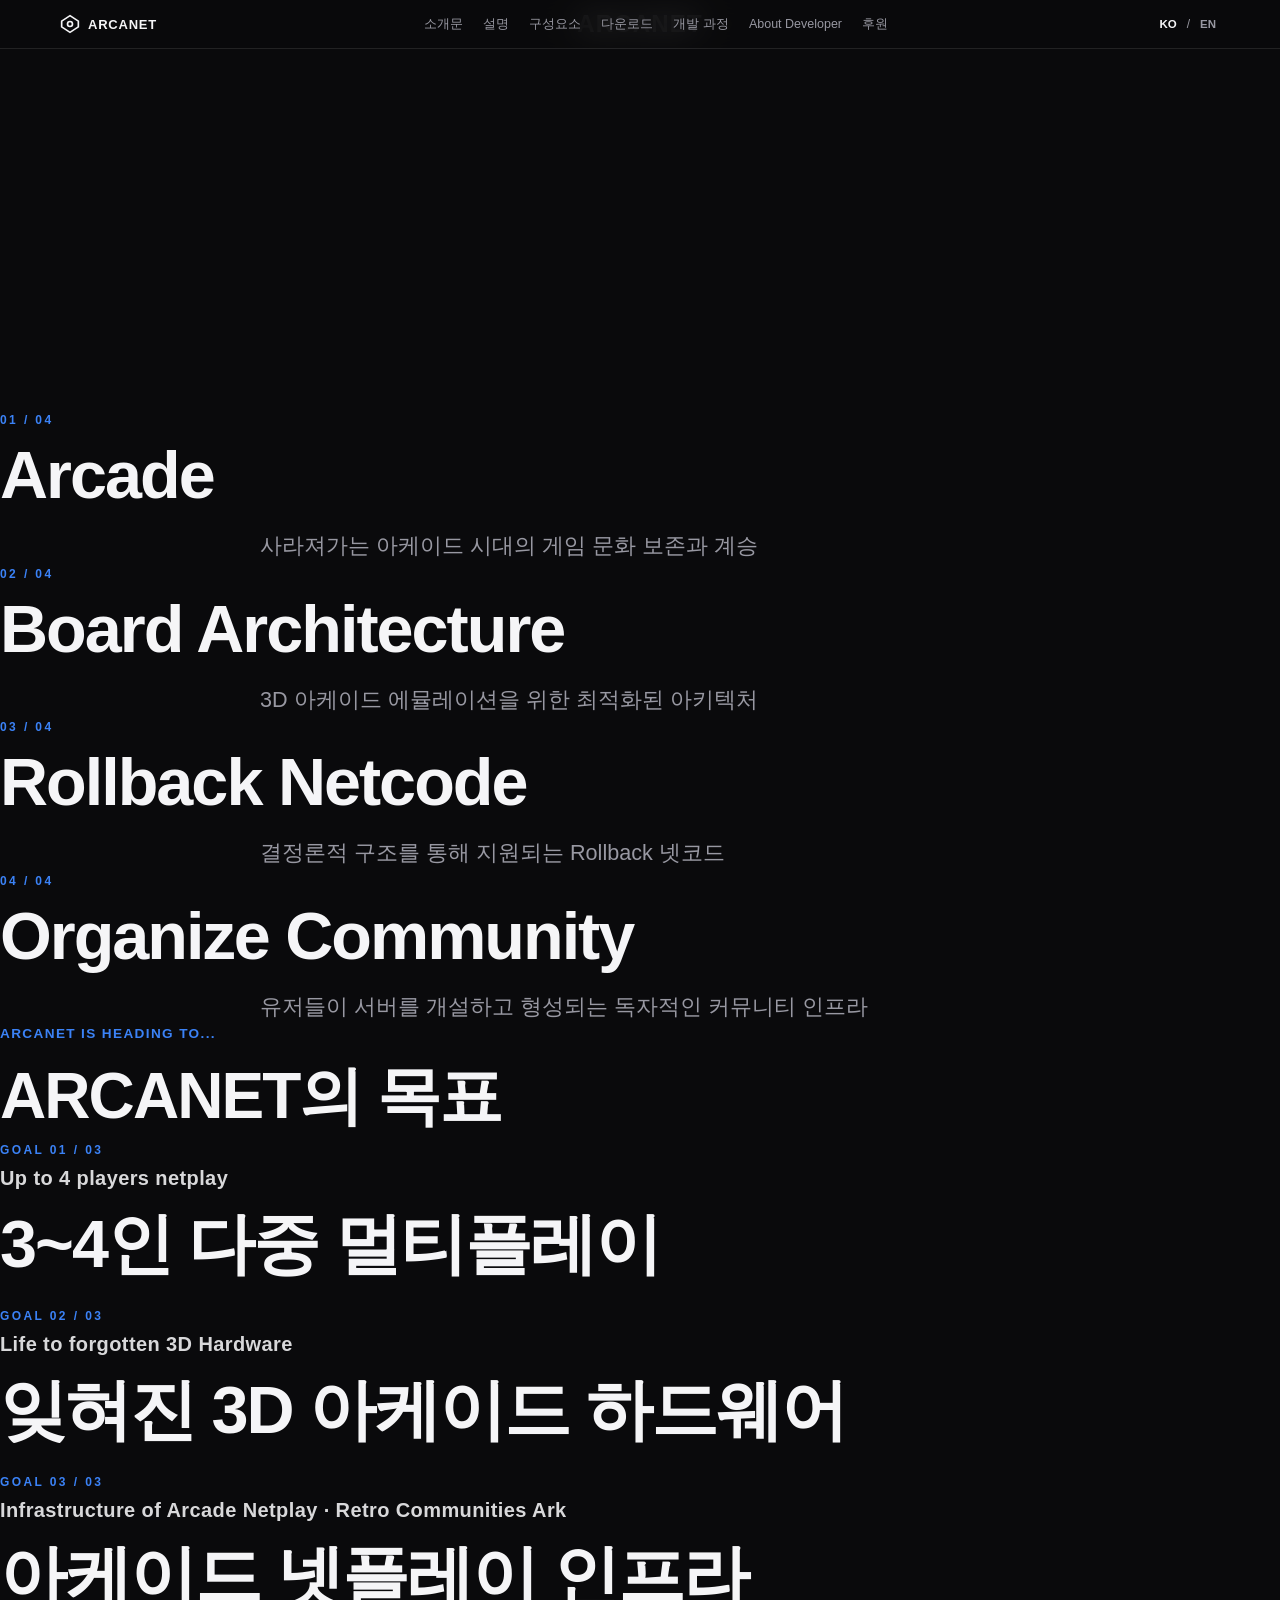
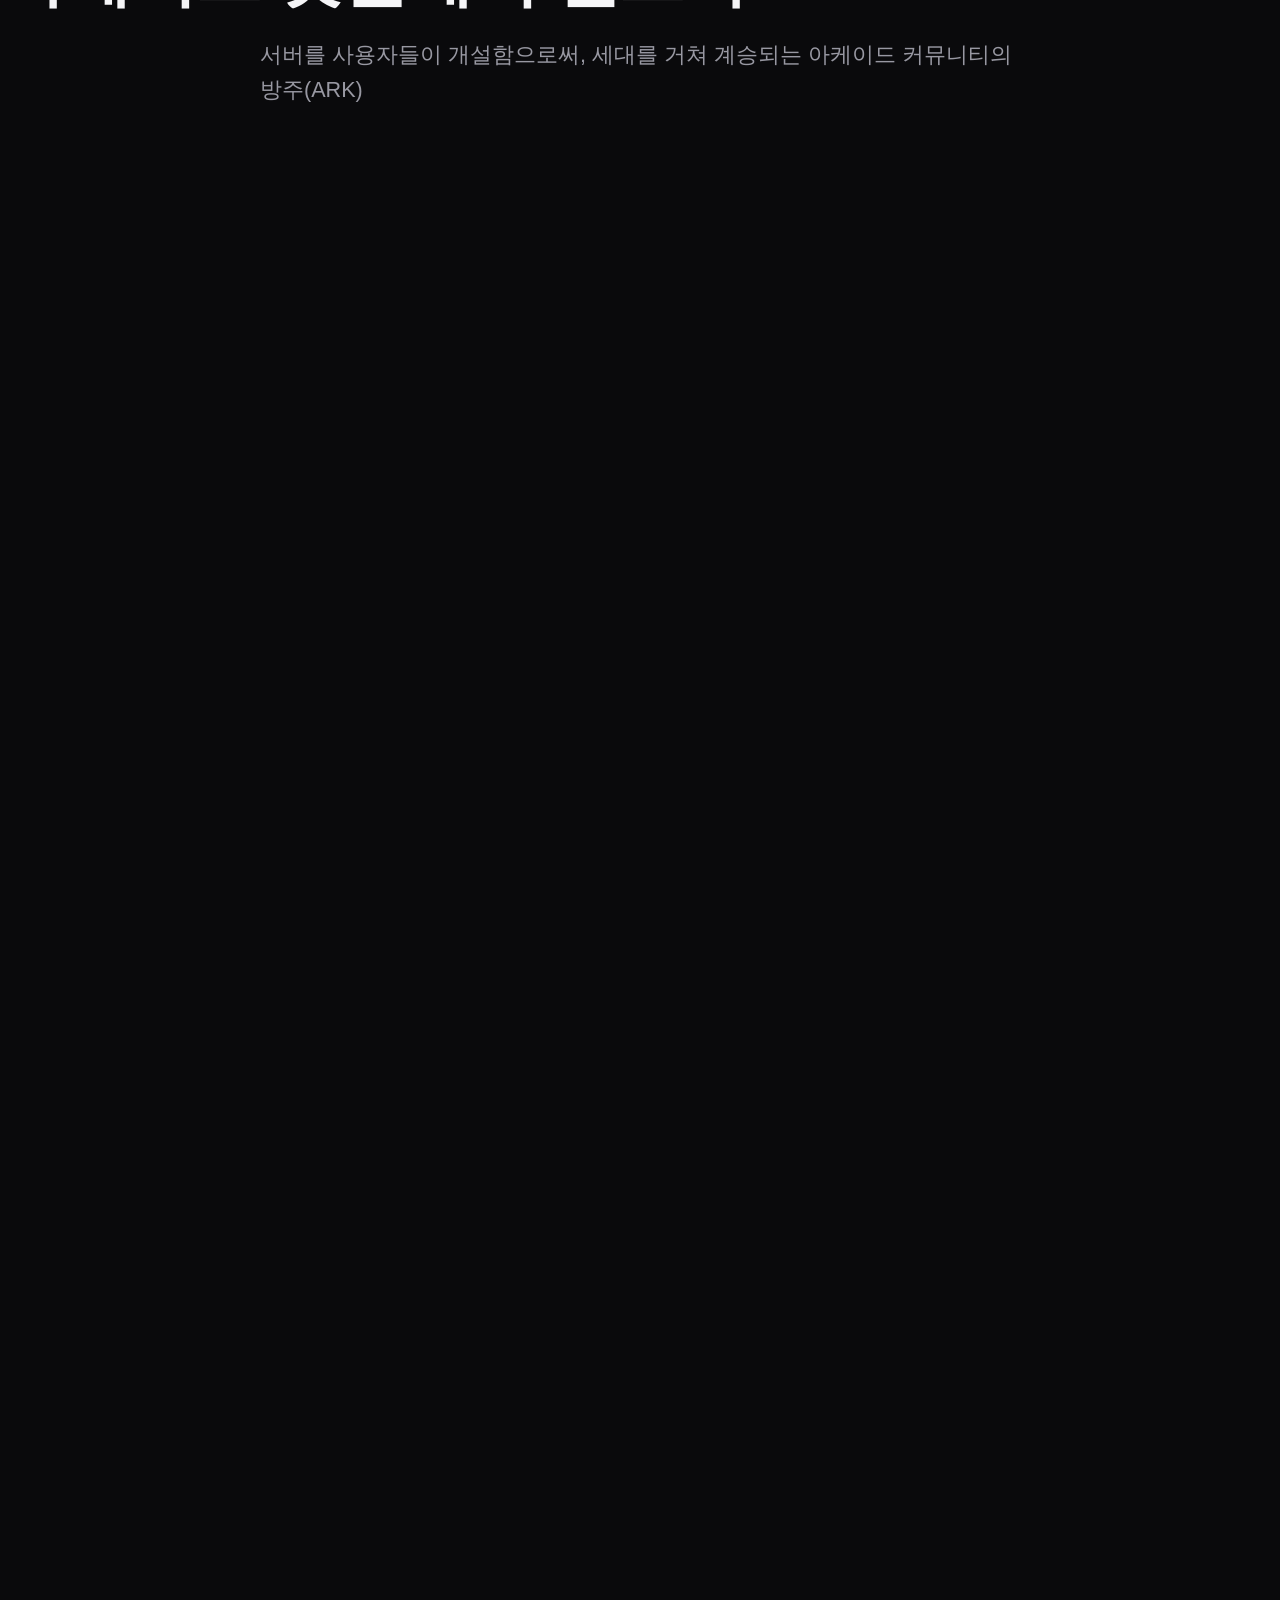
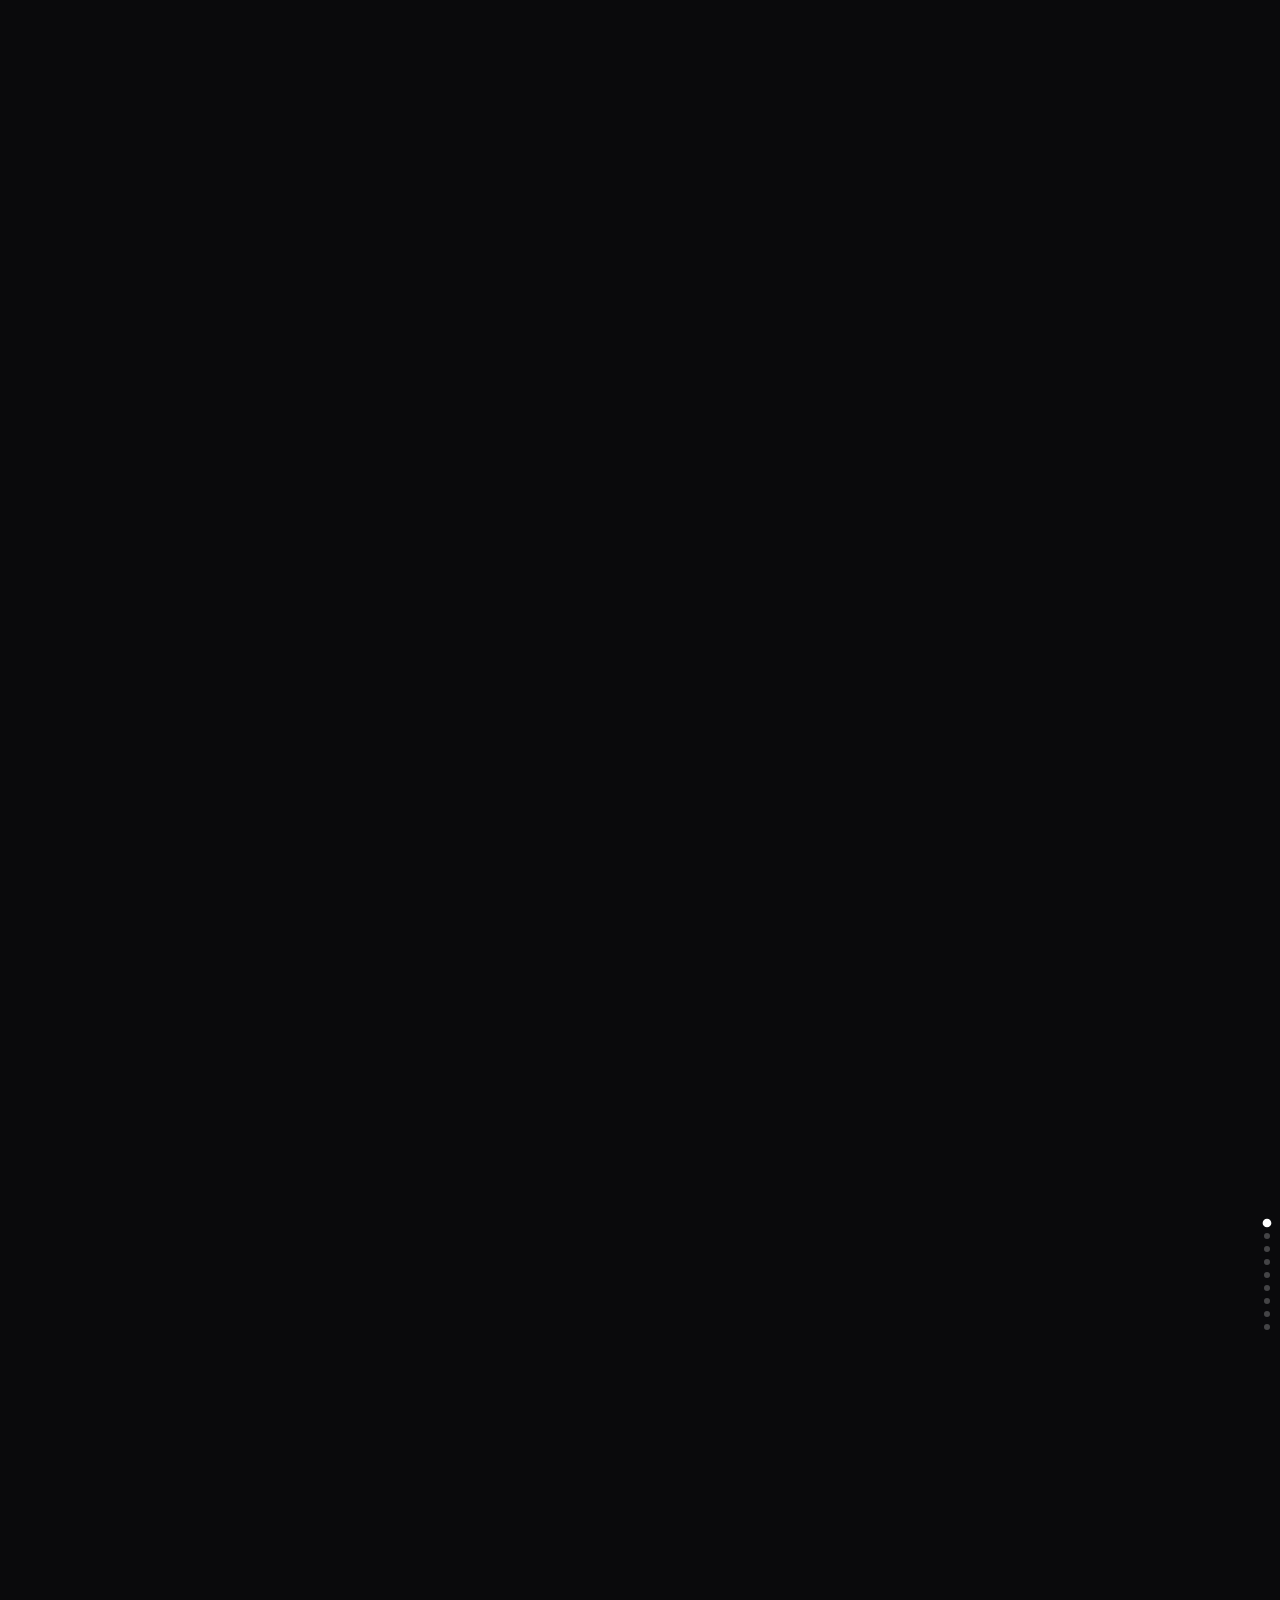
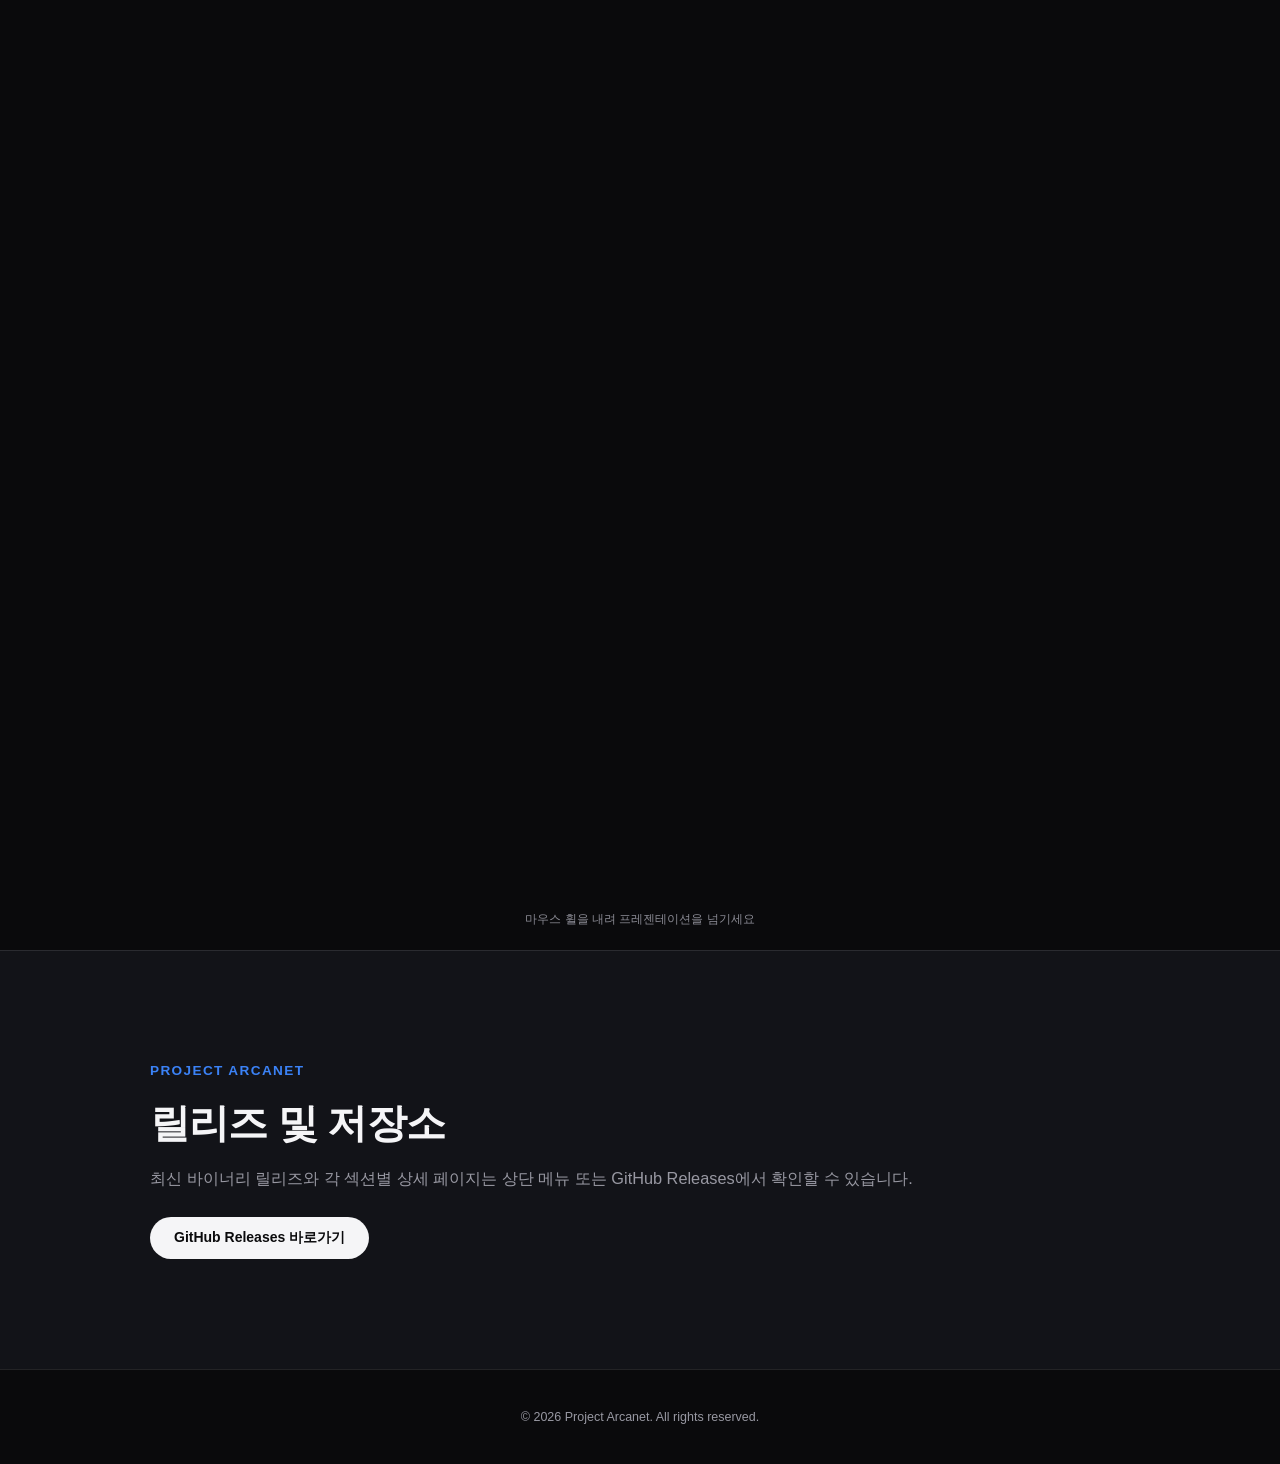
==== index.html @ 8ed2ec53 "Update index.html" ====
<!DOCTYPE html>
<html lang="ko">
<head>
  <meta charset="UTF-8" />
  <meta name="viewport" content="width=device-width, initial-scale=1.0" />
  <title>Project Arcanet</title>
  <link rel="stylesheet" href="style.css" />
</head>
<body>
  <!-- 상단 고정 내비게이션 (7개 메뉴) -->
  <header class="top-nav">
    <div class="nav-inner">
      <a href="index.html" class="brand-logo" aria-label="Project Arcanet Home">
        <svg width="20" height="20" viewBox="0 0 24 24" fill="none" stroke="currentColor" stroke-width="2">
          <polygon points="12 2 22 8.5 22 15.5 12 22 2 15.5 2 8.5 12 2"></polygon>
          <circle cx="12" cy="12" r="3"></circle>
        </svg>
        <span class="brand-name">ARCANET</span>
      </a>

      <nav class="nav-links" aria-label="Primary Navigation">
        <a href="pages/intro.html" data-i18n="nav.intro">소개문</a>
        <a href="pages/overview.html" data-i18n="nav.overview">설명</a>
        <a href="pages/components.html" data-i18n="nav.components">구성요소</a>
        <a href="pages/download.html" data-i18n="nav.download">다운로드</a>
        <a href="pages/process.html" data-i18n="nav.process">개발 과정</a>
        <a href="pages/developer.html" data-i18n="nav.developer">About Developer</a>
        <a href="pages/support.html" data-i18n="nav.support">후원</a>
      </nav>

      <div class="lang-switcher">
        <button type="button" class="lang-btn active" data-lang="ko">KO</button>
        <span class="divider">/</span>
        <button type="button" class="lang-btn" data-lang="en">EN</button>
      </div>
    </div>
  </header>

  <main id="top">
    <!-- 휠 연동형 프레젠테이션 스테이지 -->
    <section class="scroll-stage" id="hero-stage">
      <div class="sticky-viewport">
        <!-- 배경 레이어: 기본 그리드 + 반투명 게임/아케이드 이미지 슬롯 -->
        <div class="bg-media-slot" id="bg-media">
          <div class="bg-showcase-image" id="bg-showcase-image"></div>
          <div class="bg-vignette-overlay"></div>
          <div class="bg-grid-overlay"></div>
        </div>

        <!-- Step 0: ARCADE NETWORK -> ARCANET 합체 및 상승 -> A/B/R/O 및 풀네임 자동 등장 -->
        <div class="stage-layer active" data-step="0" data-bg-image="">
          <div class="intro-sequence">
            <div class="arcanet-combine" id="arcanet-combine">
              <span class="word-group left-group">
                <span class="keep">ARCA</span><span class="drop">DE</span>
              </span>
              <span class="word-gap" id="word-gap"></span>
              <span class="word-group right-group">
                <span class="keep">NET</span><span class="drop">WORK</span>
              </span>
            </div>

            <div class="abro-matrix" id="abro-matrix">
              <div class="abro-row" data-seq="0">
                <span class="initial">A</span>
                <span class="word-expand">rcade</span>
              </div>
              <div class="abro-row" data-seq="1">
                <span class="initial">B</span>
                <span class="word-expand">oard</span>
              </div>
              <div class="abro-row" data-seq="2">
                <span class="initial">R</span>
                <span class="word-expand">ust and Rollback</span>
              </div>
              <div class="abro-row" data-seq="3">
                <span class="initial">O</span>
                <span class="word-expand">ptimization</span>
              </div>
            </div>
          </div>

          <p class="scroll-hint" data-i18n="hero.hint">마우스 휠을 내려 프레젠테이션을 넘기세요</p>
        </div>

        <!-- Step 1~4: 4대 핵심 키워드 -->
        <div class="stage-layer" data-step="1" data-bg-image="">
          <span class="pillar-badge">01 / 04</span>
          <h2 class="pillar-title">Arcade</h2>
          <p class="pillar-desc" data-i18n="pillar.arcade">사라져가는 아케이드 시대의 게임 문화 보존과 계승</p>
        </div>

        <div class="stage-layer" data-step="2" data-bg-image="">
          <span class="pillar-badge">02 / 04</span>
          <h2 class="pillar-title">Board Architecture</h2>
          <p class="pillar-desc" data-i18n="pillar.board">3D 아케이드 에뮬레이션을 위한 최적화된 아키텍처</p>
        </div>

        <div class="stage-layer" data-step="3" data-bg-image="">
          <span class="pillar-badge">03 / 04</span>
          <h2 class="pillar-title">Rollback Netcode</h2>
          <p class="pillar-desc" data-i18n="pillar.rollback">결정론적 구조를 통해 지원되는 Rollback 넷코드</p>
        </div>

        <div class="stage-layer" data-step="4" data-bg-image="">
          <span class="pillar-badge">04 / 04</span>
          <h2 class="pillar-title">Organize Community</h2>
          <p class="pillar-desc" data-i18n="pillar.community">유저들이 서버를 개설하고 형성되는 독자적인 커뮤니티 인프라</p>
        </div>

        <!-- Step 5: ARCANET의 목표 인트로 -->
        <div class="stage-layer" data-step="5" data-bg-image="">
          <span class="section-eyebrow" data-i18n="goals.eyebrow">Arcanet is Heading to...</span>
          <h2 class="slide-main-title" data-i18n="goals.title">ARCANET의 목표</h2>
        </div>

        <!-- Step 6: 01 Up to 4 players netplay (반투명 배경 이미지 슬롯) -->
        <div class="stage-layer" data-step="6" data-bg-image="assets/bg-4p-netplay.jpg">
          <span class="pillar-badge">GOAL 01 / 03</span>
          <p class="slide-en-sub" data-i18n="card1.en">Up to 4 players netplay</p>
          <h2 class="pillar-title" data-i18n="card1.title">3~4인 다중 멀티플레이</h2>
        </div>

        <!-- Step 7: 02 Life to forgotten 3D Hardware (반투명 배경 이미지 슬롯) -->
        <div class="stage-layer" data-step="7" data-bg-image="assets/bg-3d-hardware.jpg">
          <span class="pillar-badge">GOAL 02 / 03</span>
          <p class="slide-en-sub" data-i18n="card2.en">Life to forgotten 3D Hardware</p>
          <h2 class="pillar-title" data-i18n="card2.title">잊혀진 3D 아케이드 하드웨어</h2>
        </div>

        <!-- Step 8: 통합된 마지막 슬라이드 (아케이드 넷플레이 인프라 + 아케이드 커뮤니티의 방주(ARK)) -->
        <div class="stage-layer" data-step="8" data-bg-image="assets/bg-community-ark.jpg">
          <span class="pillar-badge">GOAL 03 / 03</span>
          <p class="slide-en-sub" data-i18n="card3.en">Infrastructure of Arcade Netplay · Retro Communities Ark</p>
          <h2 class="pillar-title" data-i18n="card3.title">아케이드 넷플레이 인프라</h2>
          <p class="pillar-desc" data-i18n="card3.desc">
            서버를 사용자들이 개설함으로써, 세대를 거쳐 계승되는 아케이드 커뮤니티의 방주(ARK)
          </p>
        </div>

        <!-- 우측 진행도 인디케이터 -->
        <div class="stage-progress" aria-label="Presentation slides">
          <button type="button" class="dot active" data-dot="0" aria-label="Slide 1"></button>
          <button type="button" class="dot" data-dot="1" aria-label="Slide 2"></button>
          <button type="button" class="dot" data-dot="2" aria-label="Slide 3"></button>
          <button type="button" class="dot" data-dot="3" aria-label="Slide 4"></button>
          <button type="button" class="dot" data-dot="4" aria-label="Slide 5"></button>
          <button type="button" class="dot" data-dot="5" aria-label="Slide 6"></button>
          <button type="button" class="dot" data-dot="6" aria-label="Slide 7"></button>
          <button type="button" class="dot" data-dot="7" aria-label="Slide 8"></button>
          <button type="button" class="dot" data-dot="8" aria-label="Slide 9"></button>
        </div>
      </div>
    </section>

    <!-- 하단 릴리즈 섹션 -->
    <section id="releases" class="release-section">
      <div class="container">
        <span class="section-eyebrow" data-i18n="release.eyebrow">PROJECT ARCANET</span>
        <h2 data-i18n="release.title">릴리즈 및 저장소</h2>
        <p class="release-desc" data-i18n="release.desc">
          최신 바이너리 릴리즈와 각 섹션별 상세 페이지는 상단 메뉴 또는 GitHub Releases에서 확인할 수 있습니다.
        </p>
        <a href="https://github.com/Zansword/project-arcanet/releases" target="_blank" rel="noopener" class="cta-btn" data-i18n="sec.download.btn">
          GitHub Releases 바로가기
        </a>
      </div>
    </section>
  </main>

  <footer class="site-footer">
    <p>&copy; 2026 Project Arcanet. All rights reserved.</p>
  </footer>

  <script src="app.js"></script>
</body>
</html>
---- style.css ----
:root {
  --bg-primary: #0a0a0c;
  --bg-secondary: #121318;
  --text-primary: #f5f5f7;
  --text-secondary: #9898a2;
  --accent: #3b82f6;
  --border-color: rgba(255, 255, 255, 0.1);
  --nav-height: 48px;
}

* {
  box-sizing: border-box;
  margin: 0;
  padding: 0;
}

html {
  scroll-behavior: smooth;
  background-color: var(--bg-primary);
  color: var(--text-primary);
  font-family: -apple-system, BlinkMacSystemFont, "Pretendard", "Segoe UI", Roboto, sans-serif;
}

body {
  overflow-x: hidden;
}

/* 상단 네비게이션 */
.top-nav {
  position: fixed;
  top: 0;
  width: 100%;
  min-height: var(--nav-height);
  background: rgba(10, 10, 12, 0.82);
  backdrop-filter: saturate(180%) blur(16px);
  border-bottom: 1px solid var(--border-color);
  z-index: 1000;
}

.nav-inner {
  max-width: 1200px;
  min-height: var(--nav-height);
  margin: 0 auto;
  padding: 0 20px;
  display: flex;
  align-items: center;
  justify-content: space-between;
  gap: 16px;
}

.brand-logo {
  color: var(--text-primary);
  text-decoration: none;
  display: inline-flex;
  align-items: center;
  gap: 8px;
  flex-shrink: 0;
  transition: opacity 0.2s;
}

.brand-name {
  font-size: 13px;
  font-weight: 700;
  letter-spacing: 0.06em;
}

.brand-logo:hover {
  opacity: 0.75;
}

.nav-links {
  display: flex;
  align-items: center;
  gap: 20px;
  flex-wrap: nowrap;
}

.nav-links a {
  color: var(--text-secondary);
  text-decoration: none;
  font-size: 12.5px;
  font-weight: 500;
  white-space: nowrap;
  transition: color 0.2s;
}

.nav-links a:hover,
.nav-links a.active {
  color: var(--text-primary);
}

.lang-switcher {
  display: flex;
  align-items: center;
  gap: 6px;
  font-size: 12px;
  color: var(--text-secondary);
  flex-shrink: 0;
}

.lang-btn {
  background: none;
  border: none;
  color: var(--text-secondary);
  font-size: 11.5px;
  font-weight: 600;
  cursor: pointer;
  padding: 2px 4px;
}

.lang-btn.active,
.lang-btn:hover {
  color: var(--text-primary);
}

/* 프레젠테이션형 휠 스크롤 스테이지 */
/* 프레젠테이션형 휠 스크롤 스테이지 (슬라이드 9개 분량 넉넉한 구간 확보) */
.scroll-stage {
  position: relative;
  height: 1350vh;
}

/* 인트로 시퀀스: 통합 합체 및 상승 */
.intro-sequence {
  position: relative;
  width: 100%;
  max-width: 100%;
  min-height: 410px;
  padding-bottom: 44px;
  display: flex;
  flex-direction: column;
  align-items: center;
  justify-content: center;
}

.arcanet-combine {
  display: inline-flex;
  align-items: baseline;
  justify-content: center;
  max-width: 100%;
  white-space: nowrap;
  font-size: clamp(0.95rem, 3.8vw, 2.75rem);
  font-weight: 800;
  letter-spacing: 0.02em;
  padding: 0 12px;
  color: #ffffff;
  opacity: 0;
  transform: translateY(96px);
  transition: letter-spacing 0.9s cubic-bezier(0.22, 1, 0.36, 1);
}

.arcanet-combine.visible {
  animation: fadeInCenter 1.0s cubic-bezier(0.22, 1, 0.36, 1) forwards;
}

.arcanet-combine.lift-up {
  animation:
    fadeInCenter 1.0s cubic-bezier(0.22, 1, 0.36, 1) forwards,
    liftArcanetVertically 1.1s cubic-bezier(0.25, 0.8, 0.25, 1) 3.2s forwards;
}

@keyframes fadeInCenter {
  from {
    opacity: 0;
    transform: translateY(96px);
  }
  to {
    opacity: 1;
    transform: translateY(96px);
  }
}

@keyframes liftArcanetVertically {
  from {
    opacity: 1;
    transform: translateY(96px);
  }
  to {
    opacity: 1;
    transform: translateY(-22px);
  }
}

.word-group {
  display: inline-flex;
  align-items: baseline;
}

.arcanet-combine .drop {
  display: inline-block;
  max-width: 10ch;
  opacity: 1;
  transform: translateY(0);
  overflow: hidden;
  transition:
    transform 0.75s cubic-bezier(0.22, 1, 0.36, 1),
    opacity 0.6s ease,
    max-width 0.85s cubic-bezier(0.22, 1, 0.36, 1);
}

.arcanet-combine.drop-out .drop {
  transform: translateY(-24px);
  opacity: 0;
  max-width: 0;
}

.word-gap {
  display: inline-block;
  width: 0.5em;
  transition: width 0.85s cubic-bezier(0.22, 1, 0.36, 1);
}

.arcanet-combine.merged .word-gap {
  width: 0;
}

.arcanet-combine.merged {
  letter-spacing: 0.05em;
}

/* ABRO 글씨 크기 확대 */
.abro-matrix {
  display: inline-flex;
  flex-direction: column;
  align-items: flex-start;
  gap: 10px;
  margin-top: 12px;
  max-width: 100%;
}

.abro-row {
  font-size: clamp(1.55rem, 4.6vw, 3.35rem);
  font-weight: 800;
  line-height: 1.16;
  letter-spacing: -0.01em;
  display: flex;
  align-items: baseline;
  max-width: 100%;
  opacity: 0;
  transform: translateY(16px);
  transition: opacity 0.85s ease, transform 0.85s cubic-bezier(0.22, 1, 0.36, 1);
}

.abro-row.show {
  opacity: 1;
  transform: translateY(0);
}

.abro-row .initial {
  color: var(--text-primary);
}

.abro-row .word-expand {
  color: var(--text-secondary);
  opacity: 0;
  max-width: 0;
  overflow: hidden;
  white-space: nowrap;
  transition:
    opacity 1.05s ease 0.15s,
    max-width 1.15s cubic-bezier(0.22, 1, 0.36, 1) 0.15s;
}

.abro-matrix.expanded .word-expand {
  opacity: 1;
  max-width: 85vw;
}

.scroll-hint {
  position: absolute;
  bottom: 26px;
  left: 50%;
  transform: translateX(-50%);
  width: max-content;
  max-width: 90vw;
  font-size: 13px;
  color: var(--text-secondary);
  opacity: 0.9;
  z-index: 4;
  pointer-events: none;
}

/* 슬라이드 공통 스타일 */
.section-eyebrow {
  display: inline-block;
  font-size: 0.85rem;
  font-weight: 700;
  letter-spacing: 0.1em;
  text-transform: uppercase;
  color: var(--accent);
  margin-bottom: 12px;
}

.slide-main-title {
  font-size: clamp(2.1rem, 5vw, 4rem);
  font-weight: 800;
  letter-spacing: -0.03em;
  word-break: keep-all;
}

.pillar-badge {
  display: inline-block;
  font-size: 12px;
  font-weight: 700;
  letter-spacing: 0.2em;
  color: var(--accent);
  margin-bottom: 10px;
}

.slide-en-sub {
  font-size: clamp(0.95rem, 1.8vw, 1.25rem);
  font-weight: 600;
  color: var(--text-primary);
  opacity: 0.88;
  margin-bottom: 10px;
  letter-spacing: 0.02em;
}

.pillar-title {
  font-size: clamp(2rem, 5.2vw, 4.4rem);
  font-weight: 800;
  letter-spacing: -0.03em;
  margin-bottom: 16px;
  word-break: keep-all;
}

.pillar-desc {
  font-size: clamp(1rem, 2vw, 1.35rem);
  color: var(--text-secondary);
  max-width: 760px;
  margin: 0 auto;
  line-height: 1.6;
  word-break: keep-all;
}

/* 우측 점 인디케이터 */
.stage-progress {
  position: absolute;
  right: 22px;
  top: 50%;
  transform: translateY(-50%);
  display: flex;
  flex-direction: column;
  gap: 8px;
  z-index: 4;
}

.stage-progress .dot {
  width: 7px;
  height: 7px;
  border: none;
  padding: 0;
  cursor: pointer;
  border-radius: 50%;
  background: rgba(255, 255, 255, 0.24);
  transition: transform 0.25s, background 0.25s;
}

.stage-progress .dot.active {
  background: #ffffff;
  transform: scale(1.45);
}

/* 하단 릴리즈 및 서브페이지 공통 스타일 */
.release-section,
.subpage-main {
  padding: 110px 24px;
  background-color: var(--bg-secondary);
  border-top: 1px solid var(--border-color);
  scroll-margin-top: var(--nav-height);
}

.subpage-main {
  min-height: calc(100vh - var(--nav-height) - 105px);
  padding-top: calc(var(--nav-height) + 72px);
  background-color: var(--bg-primary);
  border-top: none;
}

.container {
  max-width: 980px;
  margin: 0 auto;
}

.release-section h2,
.subpage-main h1 {
  font-size: clamp(1.85rem, 3.4vw, 2.5rem);
  font-weight: 700;
  letter-spacing: -0.02em;
  margin-top: 6px;
}

.release-desc,
.subpage-lead {
  margin-top: 14px;
  color: var(--text-secondary);
  font-size: 1.02rem;
  line-height: 1.7;
}

.subpage-card {
  margin-top: 28px;
  padding: 28px;
  border-radius: 16px;
  background: rgba(255, 255, 255, 0.03);
  border: 1px solid var(--border-color);
  color: var(--text-primary);
  line-height: 1.7;
}

.cta-btn {
  display: inline-block;
  margin-top: 24px;
  padding: 12px 24px;
  background: var(--text-primary);
  color: var(--bg-primary);
  text-decoration: none;
  font-weight: 600;
  font-size: 14px;
  border-radius: 999px;
  transition: opacity 0.2s;
}

.cta-btn:hover {
  opacity: 0.85;
}

.site-footer {
  padding: 40px 24px;
  text-align: center;
  font-size: 12.5px;
  color: var(--text-secondary);
  border-top: 1px solid var(--border-color);
}

@media (max-width: 900px) {
  .nav-links {
    gap: 12px;
    overflow-x: auto;
    scrollbar-width: none;
  }

  .nav-links::-webkit-scrollbar {
    display: none;
  }

  .nav-links a {
    font-size: 11.5px;
  }
}

@media (max-width: 768px) {
  .intro-sequence {
    min-height: 340px;
    padding-bottom: 36px;
  }

  .abro-row {
    font-size: clamp(1.35rem, 5.4vw, 2.15rem);
  }
}

  .arcanet-combine {
    font-size: clamp(0.82rem, 4.1vw, 1.5rem);
    letter-spacing: 0.01em;
    transform: translateY(78px);
  }

  @keyframes fadeInCenter {
    from {
      opacity: 0;
      transform: translateY(78px);
    }
    to {
      opacity: 1;
      transform: translateY(78px);
    }
  }

  @keyframes liftArcanetVertically {
    from {
      opacity: 1;
      transform: translateY(78px);
    }
    to {
      opacity: 1;
      transform: translateY(-14px);
    }
  }

  .scroll-hint {
    bottom: 22px;
    font-size: 12px;
  }
}

  .abro-row {
    font-size: clamp(1.15rem, 4.8vw, 1.8rem);
  }

  .stage-progress {
    right: 10px;
    gap: 7px;
  }

  .stage-progress .dot {
    width: 6px;
    height: 6px;
  }
}
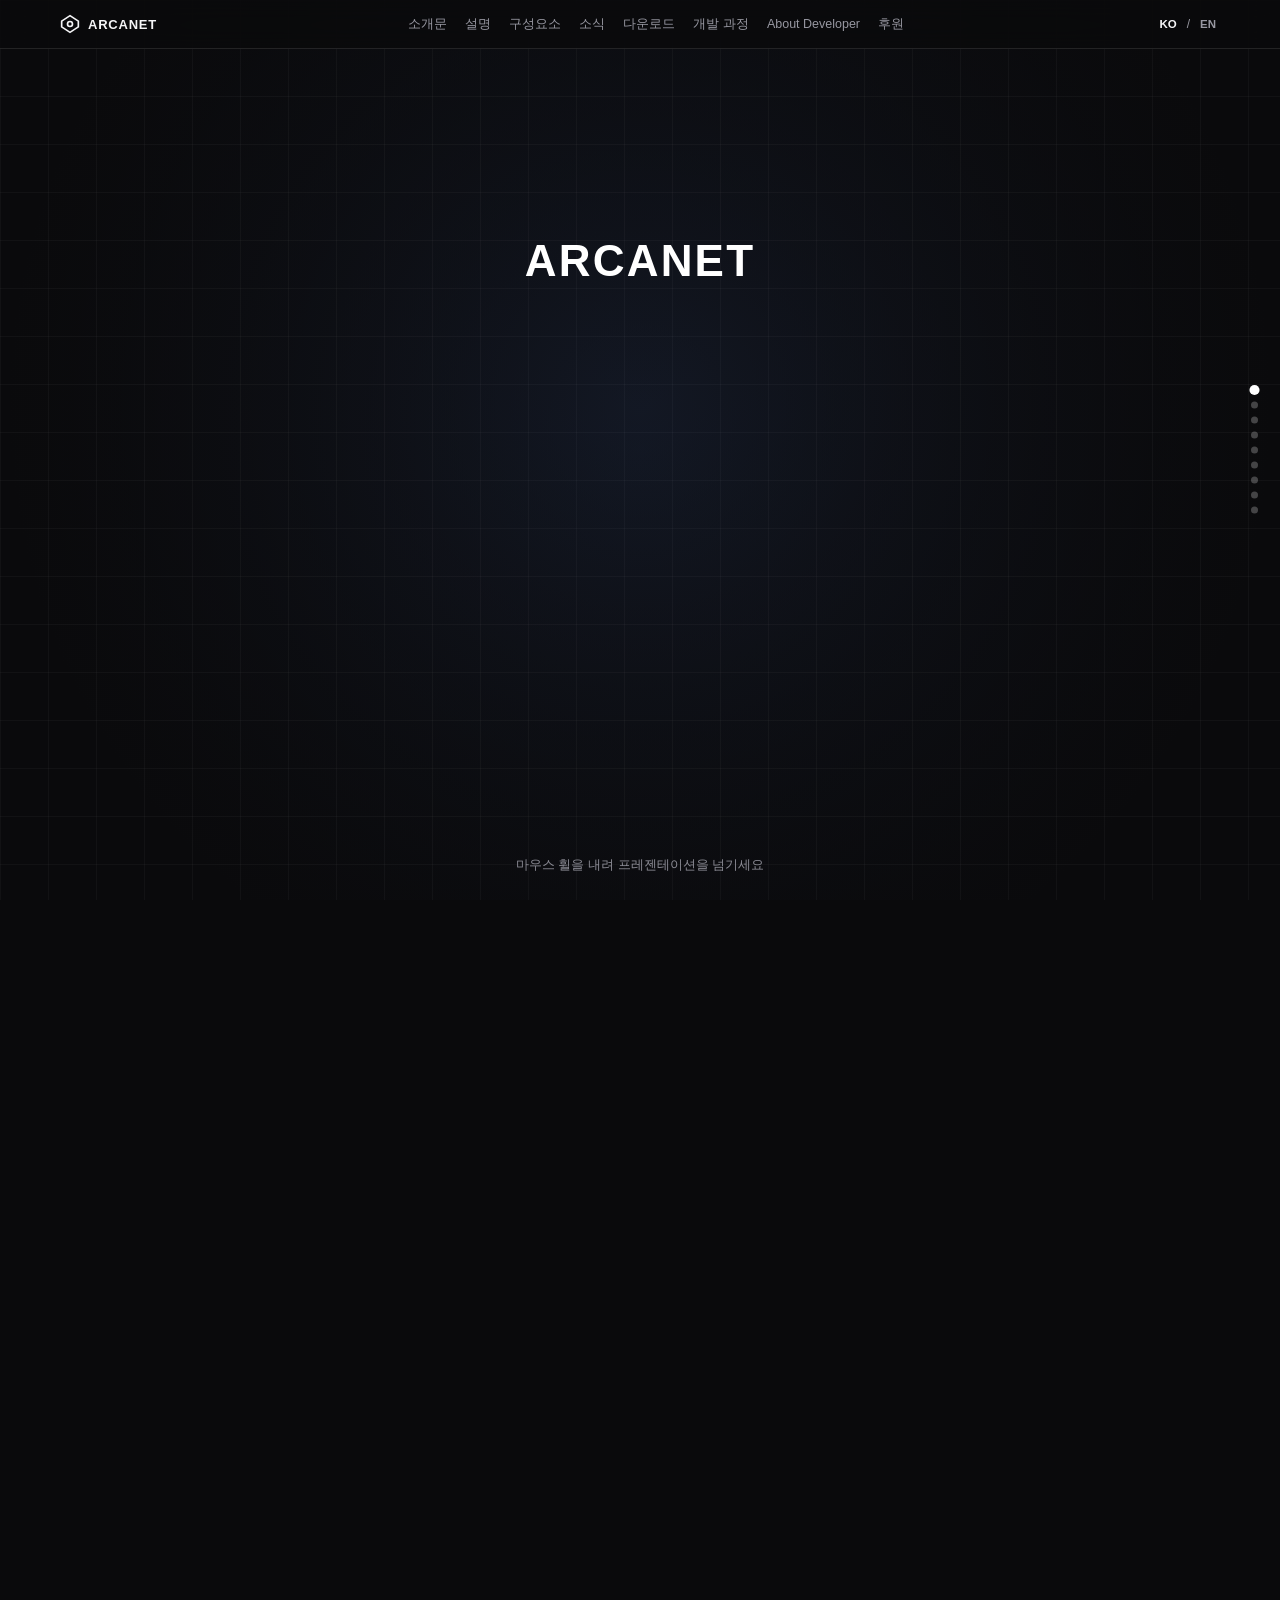
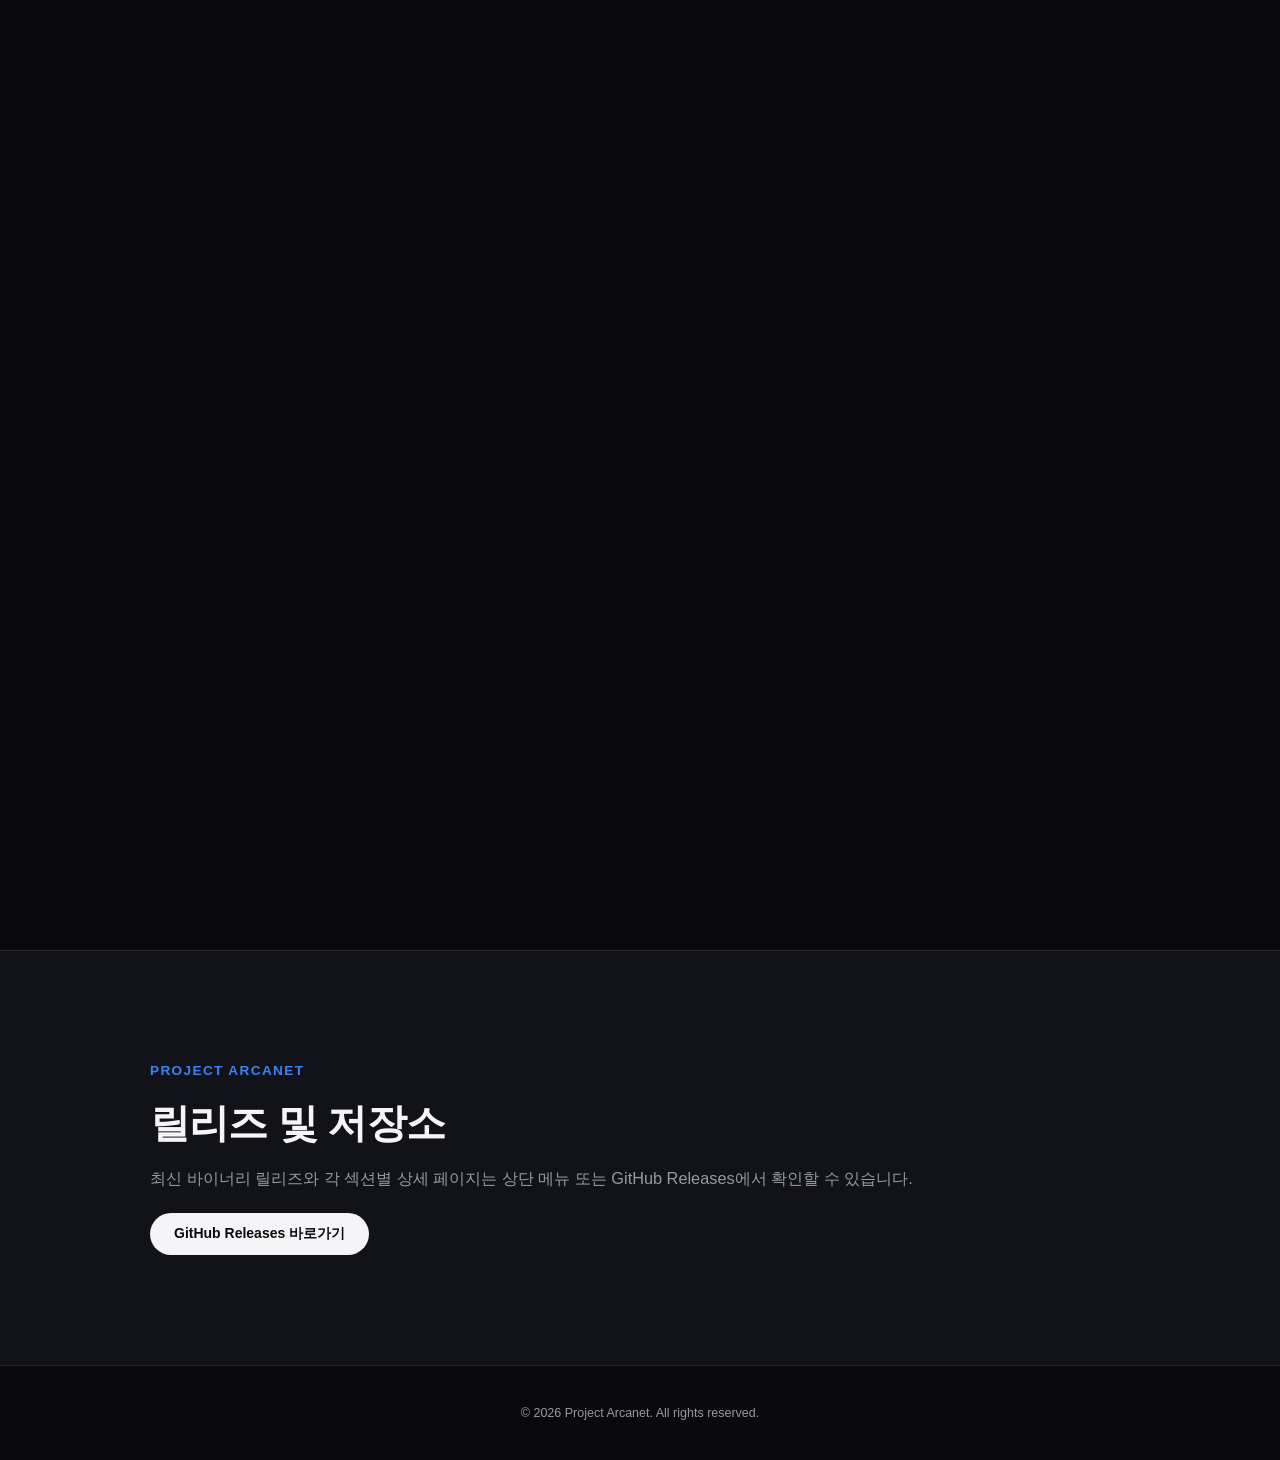
==== commit f0a94e46: "Add files via upload" ====
--- a/index.html
+++ b/index.html
@@ -7,7 +7,7 @@
   <link rel="stylesheet" href="style.css" />
 </head>
 <body>
-  <!-- 상단 고정 내비게이션 (7개 메뉴) -->
+  <!-- 상단 고정 내비게이션 (8개 메뉴) -->
   <header class="top-nav">
     <div class="nav-inner">
       <a href="index.html" class="brand-logo" aria-label="Project Arcanet Home">
@@ -22,6 +22,7 @@
         <a href="pages/intro.html" data-i18n="nav.intro">소개문</a>
         <a href="pages/overview.html" data-i18n="nav.overview">설명</a>
         <a href="pages/components.html" data-i18n="nav.components">구성요소</a>
+        <a href="pages/news.html" data-i18n="nav.news">소식</a>
         <a href="pages/download.html" data-i18n="nav.download">다운로드</a>
         <a href="pages/process.html" data-i18n="nav.process">개발 과정</a>
         <a href="pages/developer.html" data-i18n="nav.developer">About Developer</a>
@@ -114,21 +115,21 @@
           <h2 class="slide-main-title" data-i18n="goals.title">ARCANET의 목표</h2>
         </div>
 
-        <!-- Step 6: 01 Up to 4 players netplay (반투명 배경 이미지 슬롯) -->
+        <!-- Step 6: 01 Up to 4 players netplay -->
         <div class="stage-layer" data-step="6" data-bg-image="assets/bg-4p-netplay.jpg">
           <span class="pillar-badge">GOAL 01 / 03</span>
           <p class="slide-en-sub" data-i18n="card1.en">Up to 4 players netplay</p>
           <h2 class="pillar-title" data-i18n="card1.title">3~4인 다중 멀티플레이</h2>
         </div>
 
-        <!-- Step 7: 02 Life to forgotten 3D Hardware (반투명 배경 이미지 슬롯) -->
+        <!-- Step 7: 02 Life to forgotten 3D Hardware -->
         <div class="stage-layer" data-step="7" data-bg-image="assets/bg-3d-hardware.jpg">
           <span class="pillar-badge">GOAL 02 / 03</span>
           <p class="slide-en-sub" data-i18n="card2.en">Life to forgotten 3D Hardware</p>
           <h2 class="pillar-title" data-i18n="card2.title">잊혀진 3D 아케이드 하드웨어</h2>
         </div>
 
-        <!-- Step 8: 통합된 마지막 슬라이드 (아케이드 넷플레이 인프라 + 아케이드 커뮤니티의 방주(ARK)) -->
+        <!-- Step 8: 통합된 마지막 슬라이드 -->
         <div class="stage-layer" data-step="8" data-bg-image="assets/bg-community-ark.jpg">
           <span class="pillar-badge">GOAL 03 / 03</span>
           <p class="slide-en-sub" data-i18n="card3.en">Infrastructure of Arcade Netplay · Retro Communities Ark</p>
--- a/style.css
+++ b/style.css
@@ -71,7 +71,7 @@
 .nav-links {
   display: flex;
   align-items: center;
-  gap: 20px;
+  gap: 18px;
   flex-wrap: nowrap;
 }
 
@@ -114,10 +114,83 @@
 }
 
 /* 프레젠테이션형 휠 스크롤 스테이지 */
-/* 프레젠테이션형 휠 스크롤 스테이지 (슬라이드 9개 분량 넉넉한 구간 확보) */
 .scroll-stage {
   position: relative;
   height: 1350vh;
+}
+
+.sticky-viewport {
+  position: sticky;
+  top: 0;
+  height: 100vh;
+  width: 100%;
+  overflow: hidden;
+  display: flex;
+  align-items: center;
+  justify-content: center;
+}
+
+/* 배경 미디어 & 반투명 이미지 슬롯 */
+.bg-media-slot {
+  position: absolute;
+  inset: 0;
+  background: radial-gradient(circle at 50% 45%, #182032 0%, #0a0a0c 78%);
+  transition: transform 0.65s ease-out;
+  z-index: 0;
+}
+
+.bg-showcase-image {
+  position: absolute;
+  inset: 0;
+  background-size: cover;
+  background-position: center;
+  background-repeat: no-repeat;
+  opacity: 0;
+  filter: saturate(0.85) contrast(1.06);
+  transition: opacity 0.65s ease, background-image 0.3s ease;
+  z-index: 0;
+}
+
+.bg-showcase-image.has-image {
+  opacity: 0.24;
+}
+
+.bg-vignette-overlay {
+  position: absolute;
+  inset: 0;
+  background: radial-gradient(circle at center, rgba(10, 10, 12, 0.35) 0%, rgba(10, 10, 12, 0.88) 100%);
+  z-index: 1;
+}
+
+.bg-grid-overlay {
+  position: absolute;
+  inset: 0;
+  background-image: linear-gradient(rgba(255, 255, 255, 0.03) 1px, transparent 1px),
+    linear-gradient(90deg, rgba(255, 255, 255, 0.03) 1px, transparent 1px);
+  background-size: 48px 48px;
+  z-index: 2;
+}
+
+.stage-layer {
+  position: absolute;
+  inset: 0;
+  z-index: 3;
+  display: flex;
+  flex-direction: column;
+  align-items: center;
+  justify-content: center;
+  text-align: center;
+  padding: 0 38px;
+  opacity: 0;
+  transform: translateY(22px) scale(0.985);
+  pointer-events: none;
+  transition: opacity 0.48s ease, transform 0.52s cubic-bezier(0.22, 1, 0.36, 1);
+}
+
+.stage-layer.active {
+  opacity: 1;
+  transform: translateY(0) scale(1);
+  pointer-events: auto;
 }
 
 /* 인트로 시퀀스: 통합 합체 및 상승 */
@@ -218,7 +291,6 @@
   letter-spacing: 0.05em;
 }
 
-/* ABRO 글씨 크기 확대 */
 .abro-matrix {
   display: inline-flex;
   flex-direction: column;
@@ -280,7 +352,6 @@
   pointer-events: none;
 }
 
-/* 슬라이드 공통 스타일 */
 .section-eyebrow {
   display: inline-block;
   font-size: 0.85rem;
@@ -333,7 +404,6 @@
   word-break: keep-all;
 }
 
-/* 우측 점 인디케이터 */
 .stage-progress {
   position: absolute;
   right: 22px;
@@ -361,7 +431,6 @@
   transform: scale(1.45);
 }
 
-/* 하단 릴리즈 및 서브페이지 공통 스타일 */
 .release-section,
 .subpage-main {
   padding: 110px 24px;
@@ -408,9 +477,38 @@
   line-height: 1.7;
 }
 
+.component-list {
+  list-style: none;
+  display: grid;
+  gap: 12px;
+  margin-top: 16px;
+}
+
+.component-list li {
+  padding: 14px 16px;
+  border-radius: 12px;
+  background: rgba(255, 255, 255, 0.025);
+  border: 1px solid var(--border-color);
+  color: var(--text-secondary);
+  font-size: 0.95rem;
+}
+
+.component-list strong {
+  color: var(--text-primary);
+  margin-right: 8px;
+}
+
+.link-group,
+.subpage-actions {
+  display: flex;
+  flex-wrap: wrap;
+  gap: 12px;
+  margin-top: 16px;
+}
+
 .cta-btn {
   display: inline-block;
-  margin-top: 24px;
+  margin-top: 20px;
   padding: 12px 24px;
   background: var(--text-primary);
   color: var(--bg-primary);
@@ -425,6 +523,25 @@
   opacity: 0.85;
 }
 
+.secondary-btn {
+  display: inline-block;
+  margin-top: 20px;
+  padding: 12px 22px;
+  background: transparent;
+  color: var(--text-primary);
+  border: 1px solid var(--border-color);
+  text-decoration: none;
+  font-weight: 600;
+  font-size: 14px;
+  border-radius: 999px;
+  transition: border-color 0.2s, background 0.2s;
+}
+
+.secondary-btn:hover {
+  border-color: rgba(255, 255, 255, 0.35);
+  background: rgba(255, 255, 255, 0.05);
+}
+
 .site-footer {
   padding: 40px 24px;
   text-align: center;
@@ -433,7 +550,7 @@
   border-top: 1px solid var(--border-color);
 }
 
-@media (max-width: 900px) {
+@media (max-width: 960px) {
   .nav-links {
     gap: 12px;
     overflow-x: auto;
@@ -450,15 +567,23 @@
 }
 
 @media (max-width: 768px) {
+  .nav-inner {
+    padding: 0 12px;
+    gap: 8px;
+  }
+
+  .brand-name {
+    display: none;
+  }
+
+  .stage-layer {
+    padding: 0 22px;
+  }
+
   .intro-sequence {
     min-height: 340px;
     padding-bottom: 36px;
   }
-
-  .abro-row {
-    font-size: clamp(1.35rem, 5.4vw, 2.15rem);
-  }
-}
 
   .arcanet-combine {
     font-size: clamp(0.82rem, 4.1vw, 1.5rem);
@@ -488,15 +613,14 @@
     }
   }
 
+  .abro-row {
+    font-size: clamp(1.35rem, 5.4vw, 2.15rem);
+  }
+
   .scroll-hint {
     bottom: 22px;
     font-size: 12px;
   }
-}
-
-  .abro-row {
-    font-size: clamp(1.15rem, 4.8vw, 1.8rem);
-  }
 
   .stage-progress {
     right: 10px;
@@ -508,3 +632,610 @@
     height: 6px;
   }
 }
+
+/* 서브페이지 확장 스타일 */
+.prose-block {
+  display: flex;
+  flex-direction: column;
+  gap: 18px;
+  font-size: 1.02rem;
+  line-height: 1.85;
+  color: var(--text-primary);
+  word-break: keep-all;
+}
+
+.prose-block p {
+  color: rgba(245, 245, 247, 0.9);
+}
+
+.prose-block .highlight-quote {
+  padding: 18px 22px;
+  border-left: 3px solid var(--accent);
+  background: rgba(59, 130, 246, 0.07);
+  border-radius: 0 12px 12px 0;
+  color: var(--text-primary);
+  font-weight: 500;
+}
+
+.prose-block .inline-note {
+  font-size: 0.92rem;
+  color: var(--text-secondary);
+}
+
+.prose-block .inline-note a {
+  color: var(--accent);
+  text-decoration: underline;
+}
+
+.signature-block {
+  margin-top: 28px;
+  padding-top: 22px;
+  border-top: 1px solid var(--border-color);
+  display: flex;
+  flex-direction: column;
+  gap: 6px;
+}
+
+.signature-date {
+  font-size: 0.9rem;
+  font-weight: 700;
+  letter-spacing: 0.08em;
+  color: var(--accent);
+}
+
+.signature-author {
+  font-size: 1.05rem;
+  font-weight: 700;
+  color: var(--text-primary);
+}
+
+.section-heading {
+  font-size: 1.25rem;
+  font-weight: 700;
+  color: var(--text-primary);
+  margin-bottom: 12px;
+  letter-spacing: -0.01em;
+}
+
+.arch-grid {
+  display: grid;
+  grid-template-columns: repeat(auto-fit, minmax(280px, 1fr));
+  gap: 18px;
+  margin-top: 20px;
+}
+
+.arch-tier {
+  padding: 22px;
+  border-radius: 14px;
+  background: rgba(255, 255, 255, 0.025);
+  border: 1px solid var(--border-color);
+  display: flex;
+  flex-direction: column;
+  gap: 12px;
+}
+
+.arch-tier-badge {
+  display: inline-block;
+  width: fit-content;
+  font-size: 11.5px;
+  font-weight: 700;
+  letter-spacing: 0.1em;
+  color: var(--accent);
+  padding: 4px 10px;
+  border-radius: 999px;
+  background: rgba(59, 130, 246, 0.12);
+}
+
+.arch-tier h3 {
+  font-size: 1.12rem;
+  font-weight: 700;
+  color: var(--text-primary);
+}
+
+.arch-tier p {
+  font-size: 0.95rem;
+  color: var(--text-secondary);
+  line-height: 1.75;
+  word-break: keep-all;
+}
+
+.timeline-date {
+  display: inline-block;
+  font-size: 0.85rem;
+  font-weight: 700;
+  letter-spacing: 0.06em;
+  color: var(--accent);
+  margin-bottom: 6px;
+}
+
+.timeline-links {
+  margin-top: 12px;
+  display: flex;
+  flex-wrap: wrap;
+  gap: 10px;
+}
+
+.timeline-link {
+  display: inline-flex;
+  align-items: center;
+  gap: 6px;
+  font-size: 0.86rem;
+  font-weight: 600;
+  color: var(--accent);
+  text-decoration: none;
+  padding: 6px 12px;
+  border-radius: 999px;
+  background: rgba(59, 130, 246, 0.1);
+  border: 1px solid rgba(59, 130, 246, 0.25);
+  transition: background 0.2s;
+}
+
+.timeline-link:hover {
+  background: rgba(59, 130, 246, 0.2);
+}
+
+.thanks-group {
+  margin-top: 18px;
+  display: grid;
+  grid-template-columns: repeat(auto-fit, minmax(260px, 1fr));
+  gap: 14px;
+}
+
+.thanks-box {
+  padding: 18px 20px;
+  border-radius: 12px;
+  background: rgba(255, 255, 255, 0.02);
+  border: 1px solid var(--border-color);
+}
+
+.thanks-box h4 {
+  font-size: 0.82rem;
+  font-weight: 700;
+  letter-spacing: 0.08em;
+  text-transform: uppercase;
+  color: var(--accent);
+  margin-bottom: 10px;
+}
+
+.thanks-list {
+  list-style: none;
+  display: flex;
+  flex-direction: column;
+  gap: 6px;
+  font-size: 0.93rem;
+  color: var(--text-secondary);
+}
+
+.thanks-list li strong {
+  color: var(--text-primary);
+  font-weight: 600;
+}
+
+.dev-header {
+  display: flex;
+  flex-direction: column;
+  gap: 8px;
+}
+
+.dev-name {
+  font-size: 1.45rem;
+  font-weight: 800;
+  color: var(--text-primary);
+}
+
+.dev-aka {
+  font-size: 0.95rem;
+  font-weight: 600;
+  color: var(--accent);
+}
+
+.social-grid {
+  display: grid;
+  grid-template-columns: repeat(auto-fit, minmax(180px, 1fr));
+  gap: 10px;
+  margin-top: 18px;
+}
+
+.social-item {
+  padding: 12px 16px;
+  border-radius: 10px;
+  background: rgba(255, 255, 255, 0.025);
+  border: 1px solid var(--border-color);
+  text-decoration: none;
+  color: var(--text-primary);
+  font-size: 0.9rem;
+  display: flex;
+  flex-direction: column;
+  gap: 4px;
+  transition: border-color 0.2s, background 0.2s;
+}
+
+.social-item:hover {
+  border-color: rgba(59, 130, 246, 0.45);
+  background: rgba(59, 130, 246, 0.06);
+}
+
+.social-label {
+  font-size: 0.75rem;
+  font-weight: 700;
+  letter-spacing: 0.08em;
+  text-transform: uppercase;
+  color: var(--text-secondary);
+}
+
+.social-value {
+  font-size: 0.92rem;
+  font-weight: 600;
+  color: var(--text-primary);
+  word-break: break-all;
+}
+
+/* 가로 휠 스크롤 타임라인 (pages/process.html) */
+.process-stage {
+  position: relative;
+  height: 1000vh;
+  background-color: var(--bg-primary);
+}
+
+.process-sticky {
+  position: sticky;
+  top: var(--nav-height);
+  height: calc(100vh - var(--nav-height));
+  max-width: 1160px;
+  margin: 0 auto;
+  padding: 28px 24px 22px;
+  display: flex;
+  flex-direction: column;
+  justify-content: space-between;
+  overflow: hidden;
+}
+
+.process-header {
+  display: flex;
+  align-items: flex-end;
+  justify-content: space-between;
+  gap: 16px;
+}
+
+.process-header h1 {
+  font-size: clamp(1.6rem, 2.8vw, 2.2rem);
+  font-weight: 800;
+  letter-spacing: -0.02em;
+}
+
+.process-hint {
+  font-size: 12.5px;
+  color: var(--text-secondary);
+}
+
+.h-timeline-bar {
+  position: relative;
+  display: flex;
+  align-items: center;
+  justify-content: space-between;
+  padding: 14px 8px;
+  margin: 8px 0;
+}
+
+.h-timeline-track {
+  position: absolute;
+  left: 24px;
+  right: 24px;
+  top: 20px;
+  height: 2px;
+  background: rgba(255, 255, 255, 0.14);
+  z-index: 0;
+}
+
+.h-timeline-fill {
+  height: 100%;
+  width: 0%;
+  background: var(--accent);
+  transition: width 0.45s cubic-bezier(0.22, 1, 0.36, 1);
+}
+
+.h-node {
+  position: relative;
+  z-index: 1;
+  background: none;
+  border: none;
+  cursor: pointer;
+  display: flex;
+  flex-direction: column;
+  align-items: center;
+  gap: 8px;
+  padding: 0 4px;
+}
+
+.h-dot {
+  width: 14px;
+  height: 14px;
+  border-radius: 50%;
+  background: #1c2230;
+  border: 2px solid rgba(255, 255, 255, 0.35);
+  transition: transform 0.35s cubic-bezier(0.22, 1, 0.36, 1), background 0.3s, border-color 0.3s, box-shadow 0.3s;
+}
+
+.h-node.passed .h-dot {
+  background: var(--accent);
+  border-color: var(--accent);
+}
+
+.h-node.active .h-dot {
+  background: var(--accent);
+  border-color: #ffffff;
+  transform: scale(1.65);
+  box-shadow: 0 0 0 6px rgba(59, 130, 246, 0.25);
+}
+
+.h-year {
+  font-size: 11.5px;
+  font-weight: 600;
+  color: var(--text-secondary);
+  transition: color 0.3s, transform 0.3s;
+}
+
+.h-node.active .h-year {
+  color: var(--text-primary);
+  font-weight: 800;
+  transform: translateY(2px);
+}
+
+.h-slides-viewport {
+  flex: 1;
+  min-height: 0;
+  overflow: hidden;
+  display: flex;
+  align-items: center;
+}
+
+.h-slides-track {
+  display: flex;
+  width: 100%;
+  height: 100%;
+  transition: transform 0.6s cubic-bezier(0.22, 1, 0.36, 1);
+}
+
+.h-slide {
+  flex: 0 0 100%;
+  width: 100%;
+  height: 100%;
+  display: grid;
+  grid-template-columns: 1.05fr 1fr;
+  gap: 28px;
+  align-items: stretch;
+  padding: 6px 2px;
+  opacity: 0.35;
+  transform: scale(0.97);
+  transition: opacity 0.45s ease, transform 0.5s ease;
+}
+
+.h-slide.active {
+  opacity: 1;
+  transform: scale(1);
+}
+
+.h-media-box {
+  border-radius: 16px;
+  background: rgba(255, 255, 255, 0.03);
+  border: 1px solid var(--border-color);
+  overflow: hidden;
+  display: flex;
+  align-items: center;
+  justify-content: center;
+  position: relative;
+}
+
+.h-media-box img,
+.h-media-box iframe,
+.h-media-box video {
+  width: 100%;
+  height: 100%;
+  object-fit: contain;
+  background: #07080a;
+}
+
+.media-placeholder {
+  width: 100%;
+  height: 100%;
+  flex-direction: column;
+  align-items: center;
+  justify-content: center;
+  gap: 10px;
+  padding: 24px;
+  text-align: center;
+  background: radial-gradient(circle at 50% 45%, rgba(59, 130, 246, 0.12), rgba(10, 10, 12, 0.9));
+  color: var(--text-secondary);
+  font-size: 0.92rem;
+}
+
+.media-tag {
+  font-size: 11px;
+  font-weight: 700;
+  letter-spacing: 0.14em;
+  color: var(--accent);
+  padding: 4px 10px;
+  border-radius: 999px;
+  background: rgba(59, 130, 246, 0.12);
+}
+
+.h-text-box {
+  border-radius: 16px;
+  background: rgba(255, 255, 255, 0.03);
+  border: 1px solid var(--border-color);
+  padding: 28px 30px;
+  display: flex;
+  flex-direction: column;
+  justify-content: center;
+  gap: 12px;
+}
+
+.h-text-box [data-lang-block] {
+  display: flex;
+  flex-direction: column;
+  gap: 10px;
+}
+
+.h-slide-title {
+  font-size: clamp(1.25rem, 2.2vw, 1.65rem);
+  font-weight: 800;
+  color: var(--text-primary);
+  line-height: 1.35;
+  word-break: keep-all;
+}
+
+.h-slide-point {
+  font-size: 0.98rem;
+  font-weight: 600;
+  color: #93c5fd;
+  line-height: 1.55;
+  padding-left: 12px;
+  border-left: 3px solid var(--accent);
+  word-break: keep-all;
+}
+
+.h-slide-desc {
+  font-size: 0.96rem;
+  color: var(--text-secondary);
+  line-height: 1.75;
+  word-break: keep-all;
+}
+
+.process-footer-bar {
+  display: flex;
+  justify-content: flex-start;
+}
+
+.process-footer-bar .secondary-btn {
+  margin-top: 0;
+  padding: 9px 18px;
+  font-size: 13px;
+}
+
+/* 후원 커뮤니티 / 서버 카드 그리드 */
+.supporter-grid {
+  display: grid;
+  grid-template-columns: repeat(auto-fit, minmax(240px, 1fr));
+  gap: 16px;
+  margin-top: 18px;
+}
+
+.supporter-card {
+  padding: 20px;
+  border-radius: 14px;
+  background: rgba(255, 255, 255, 0.025);
+  border: 1px solid var(--border-color);
+  display: flex;
+  flex-direction: column;
+  gap: 8px;
+  transition: border-color 0.2s, transform 0.2s;
+}
+
+.supporter-card:hover {
+  border-color: rgba(59, 130, 246, 0.45);
+  transform: translateY(-2px);
+}
+
+.supporter-badge {
+  display: inline-block;
+  width: fit-content;
+  font-size: 11px;
+  font-weight: 700;
+  letter-spacing: 0.08em;
+  text-transform: uppercase;
+  color: var(--accent);
+  padding: 3px 9px;
+  border-radius: 999px;
+  background: rgba(59, 130, 246, 0.12);
+}
+
+.supporter-name {
+  font-size: 1.05rem;
+  font-weight: 700;
+  color: var(--text-primary);
+}
+
+.supporter-desc {
+  font-size: 0.9rem;
+  color: var(--text-secondary);
+  line-height: 1.65;
+  word-break: keep-all;
+}
+
+.supporter-card.placeholder-card {
+  border-style: dashed;
+  border-color: rgba(255, 255, 255, 0.18);
+  background: rgba(255, 255, 255, 0.012);
+}
+
+/* 소식(개발자 노트 & 공지사항) 리스트 */
+.news-list {
+  display: flex;
+  flex-direction: column;
+  gap: 18px;
+  margin-top: 18px;
+}
+
+.news-post {
+  padding: 22px 24px;
+  border-radius: 14px;
+  background: rgba(255, 255, 255, 0.025);
+  border: 1px solid var(--border-color);
+  display: flex;
+  flex-direction: column;
+  gap: 10px;
+}
+
+.news-meta {
+  display: flex;
+  align-items: center;
+  gap: 10px;
+  font-size: 0.82rem;
+  color: var(--text-secondary);
+}
+
+.news-tag {
+  font-size: 11px;
+  font-weight: 700;
+  letter-spacing: 0.08em;
+  text-transform: uppercase;
+  color: var(--accent);
+  padding: 3px 9px;
+  border-radius: 999px;
+  background: rgba(59, 130, 246, 0.12);
+}
+
+.news-title {
+  font-size: 1.15rem;
+  font-weight: 700;
+  color: var(--text-primary);
+  word-break: keep-all;
+}
+
+.news-body {
+  font-size: 0.96rem;
+  color: var(--text-secondary);
+  line-height: 1.75;
+  word-break: keep-all;
+}
+
+@media (max-width: 820px) {
+  .process-header {
+    flex-direction: column;
+    align-items: flex-start;
+  }
+
+  .h-year {
+    font-size: 10px;
+  }
+
+  .h-slide {
+    grid-template-columns: 1fr;
+    grid-template-rows: 1fr 1.15fr;
+    gap: 14px;
+  }
+
+  .h-text-box {
+    padding: 18px 20px;
+  }
+}
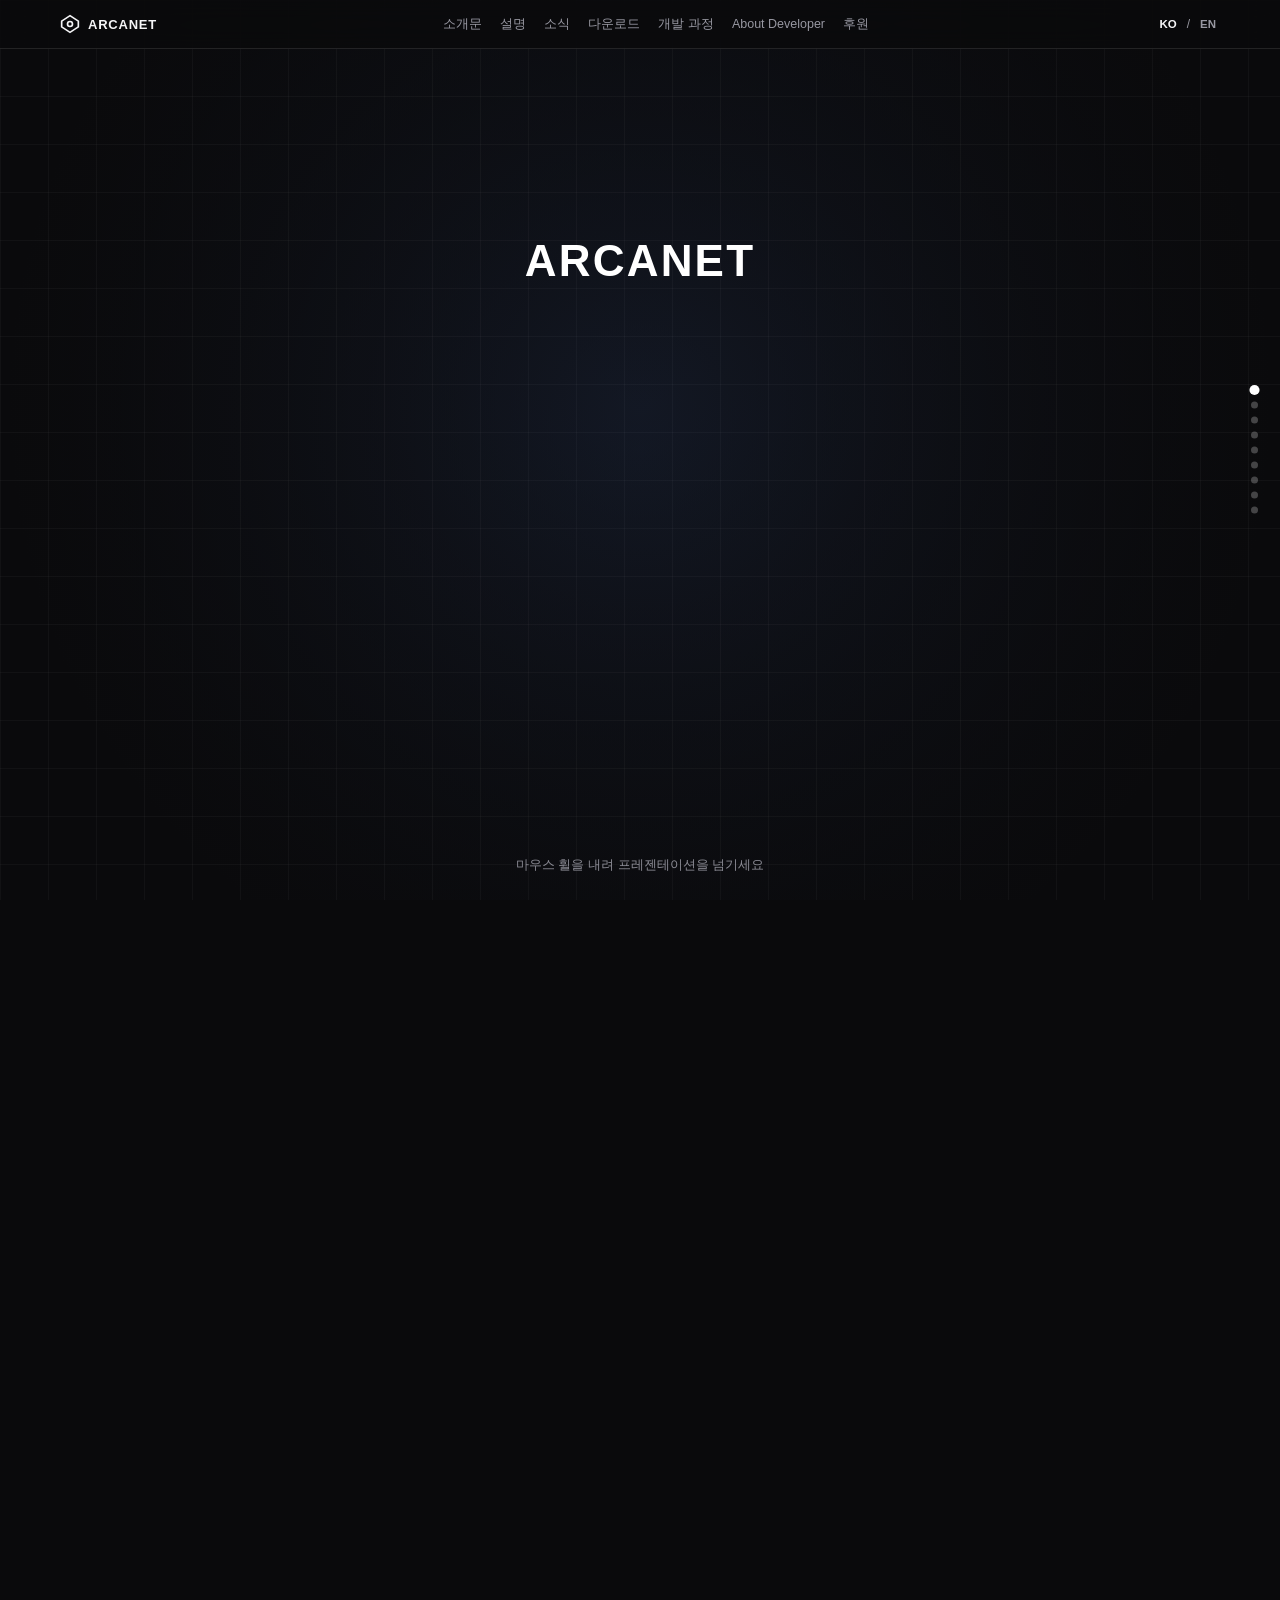
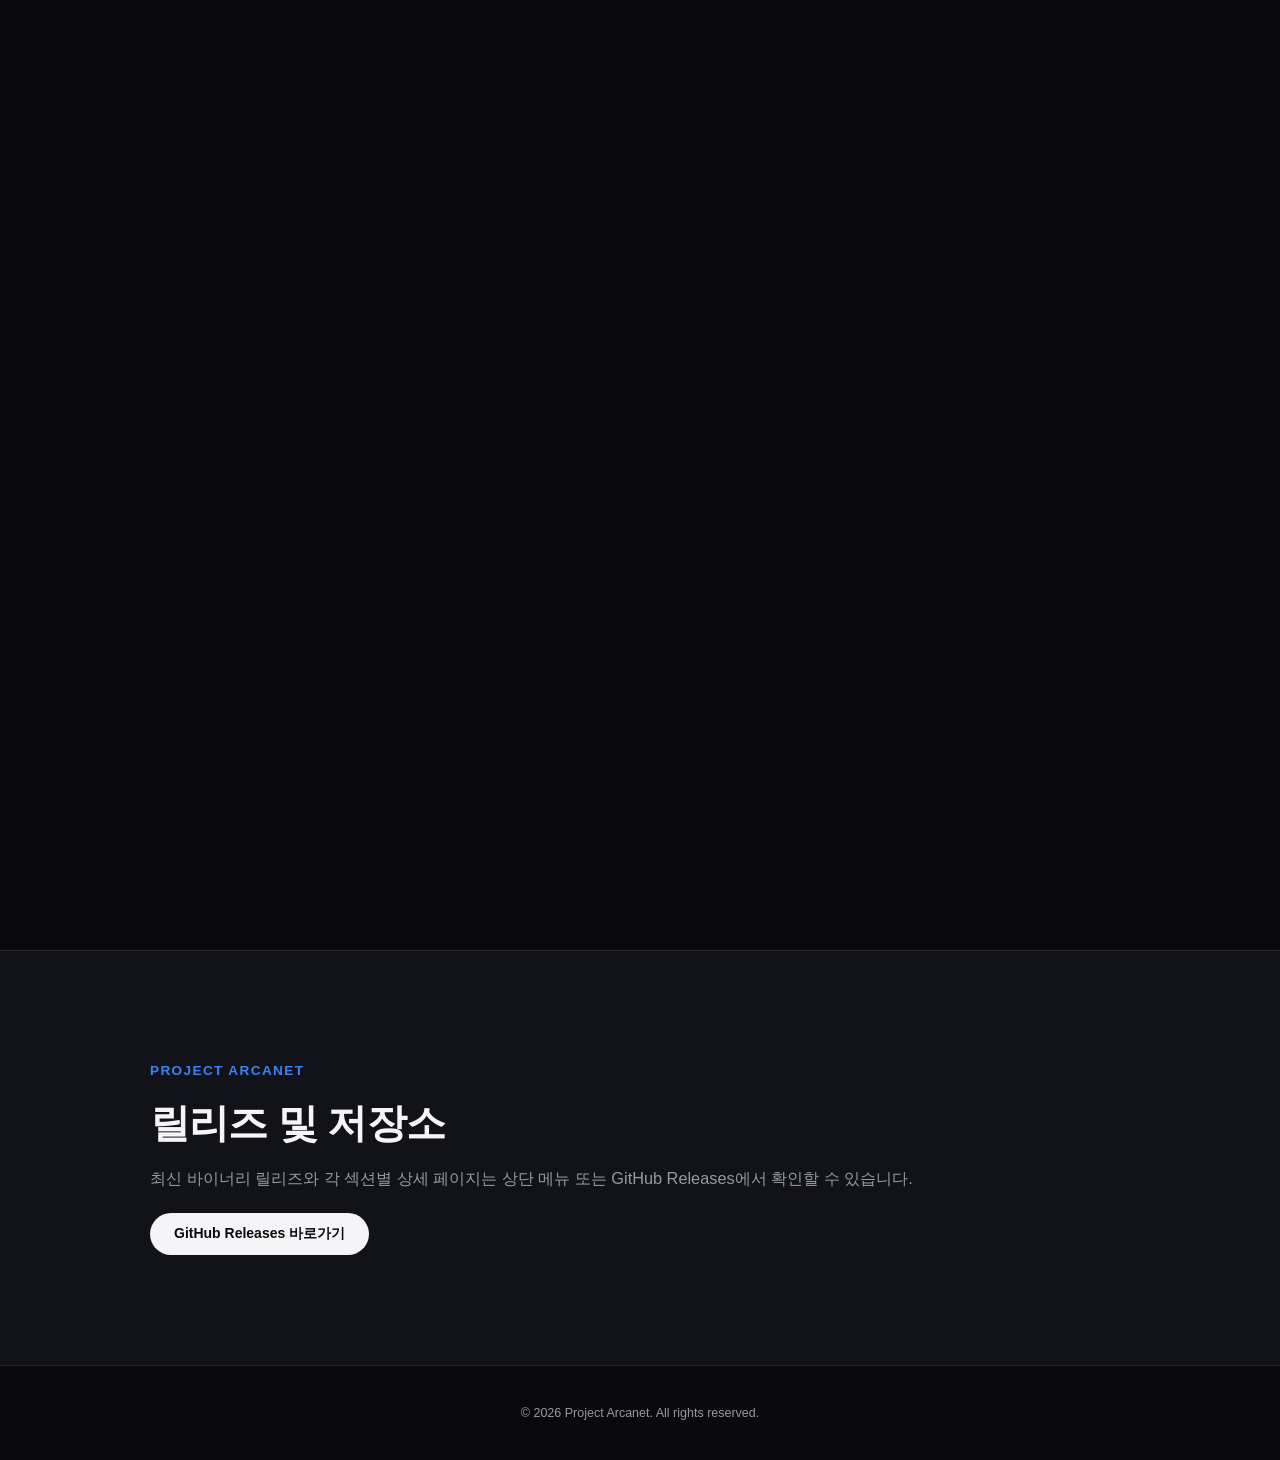
==== commit ddff33df: "Add files via upload" ====
--- a/index.html
+++ b/index.html
@@ -21,7 +21,6 @@
       <nav class="nav-links" aria-label="Primary Navigation">
         <a href="pages/intro.html" data-i18n="nav.intro">소개문</a>
         <a href="pages/overview.html" data-i18n="nav.overview">설명</a>
-        <a href="pages/components.html" data-i18n="nav.components">구성요소</a>
         <a href="pages/news.html" data-i18n="nav.news">소식</a>
         <a href="pages/download.html" data-i18n="nav.download">다운로드</a>
         <a href="pages/process.html" data-i18n="nav.process">개발 과정</a>
@@ -175,4 +174,4 @@
 
   <script src="app.js"></script>
 </body>
-</html>
+</html>
--- a/style.css
+++ b/style.css
@@ -1239,3 +1239,166 @@
     padding: 18px 20px;
   }
 }
+
+
+/* 지원 게임 및 하드웨어 검색 (다운로드 페이지 내 통합) */
+.compat-toolbar {
+  display: flex;
+  flex-direction: column;
+  gap: 12px;
+  margin-top: 16px;
+}
+
+.compat-search-input {
+  width: 100%;
+  padding: 12px 16px;
+  border-radius: 12px;
+  border: 1px solid var(--border-color);
+  background: rgba(255, 255, 255, 0.04);
+  color: var(--text-primary);
+  font-size: 0.96rem;
+  font-family: inherit;
+  outline: none;
+  transition: border-color 0.2s, background 0.2s;
+}
+
+.compat-search-input::placeholder {
+  color: var(--text-secondary);
+}
+
+.compat-search-input:focus {
+  border-color: var(--accent);
+  background: rgba(59, 130, 246, 0.06);
+}
+
+.compat-filter-row {
+  display: flex;
+  flex-wrap: wrap;
+  align-items: center;
+  justify-content: space-between;
+  gap: 10px;
+}
+
+.compat-chips {
+  display: flex;
+  flex-wrap: wrap;
+  gap: 8px;
+}
+
+.filter-chip {
+  padding: 6px 13px;
+  border-radius: 999px;
+  border: 1px solid var(--border-color);
+  background: rgba(255, 255, 255, 0.025);
+  color: var(--text-secondary);
+  font-size: 0.82rem;
+  font-weight: 600;
+  cursor: pointer;
+  transition: all 0.2s;
+}
+
+.filter-chip:hover {
+  color: var(--text-primary);
+  border-color: rgba(255, 255, 255, 0.28);
+}
+
+.filter-chip.active {
+  background: rgba(59, 130, 246, 0.16);
+  border-color: var(--accent);
+  color: var(--text-primary);
+}
+
+.compat-count {
+  font-size: 0.84rem;
+  color: var(--text-secondary);
+  font-weight: 600;
+}
+
+.compat-table-wrap {
+  margin-top: 16px;
+  overflow-x: auto;
+  border-radius: 12px;
+  border: 1px solid var(--border-color);
+  background: rgba(255, 255, 255, 0.015);
+}
+
+.compat-table {
+  width: 100%;
+  border-collapse: collapse;
+  text-align: left;
+  font-size: 0.92rem;
+}
+
+.compat-table th,
+.compat-table td {
+  padding: 13px 15px;
+  border-bottom: 1px solid var(--border-color);
+  vertical-align: middle;
+}
+
+.compat-table th {
+  font-size: 0.78rem;
+  font-weight: 700;
+  letter-spacing: 0.08em;
+  text-transform: uppercase;
+  color: var(--text-secondary);
+  background: rgba(255, 255, 255, 0.03);
+}
+
+.compat-table tbody tr:last-child td {
+  border-bottom: none;
+}
+
+.compat-table tbody tr:hover {
+  background: rgba(255, 255, 255, 0.03);
+}
+
+.board-badge {
+  display: inline-block;
+  padding: 3px 9px;
+  border-radius: 999px;
+  font-size: 0.76rem;
+  font-weight: 700;
+  color: #93c5fd;
+  background: rgba(59, 130, 246, 0.14);
+  border: 1px solid rgba(59, 130, 246, 0.28);
+  white-space: nowrap;
+}
+
+.status-badge {
+  display: inline-block;
+  padding: 3px 9px;
+  border-radius: 999px;
+  font-size: 0.76rem;
+  font-weight: 700;
+  white-space: nowrap;
+}
+
+.status-badge.playable {
+  color: #86efac;
+  background: rgba(34, 197, 94, 0.14);
+  border: 1px solid rgba(34, 197, 94, 0.3);
+}
+
+.status-badge.testing {
+  color: #fde047;
+  background: rgba(234, 179, 8, 0.14);
+  border: 1px solid rgba(234, 179, 8, 0.3);
+}
+
+.compat-empty {
+  padding: 28px 16px;
+  text-align: center;
+  color: var(--text-secondary);
+  font-size: 0.94rem;
+}
+
+.dl-center-cta {
+  display: flex;
+  justify-content: center;
+  margin-top: 24px;
+}
+
+.dl-center-cta .cta-btn {
+  margin-top: 0;
+}
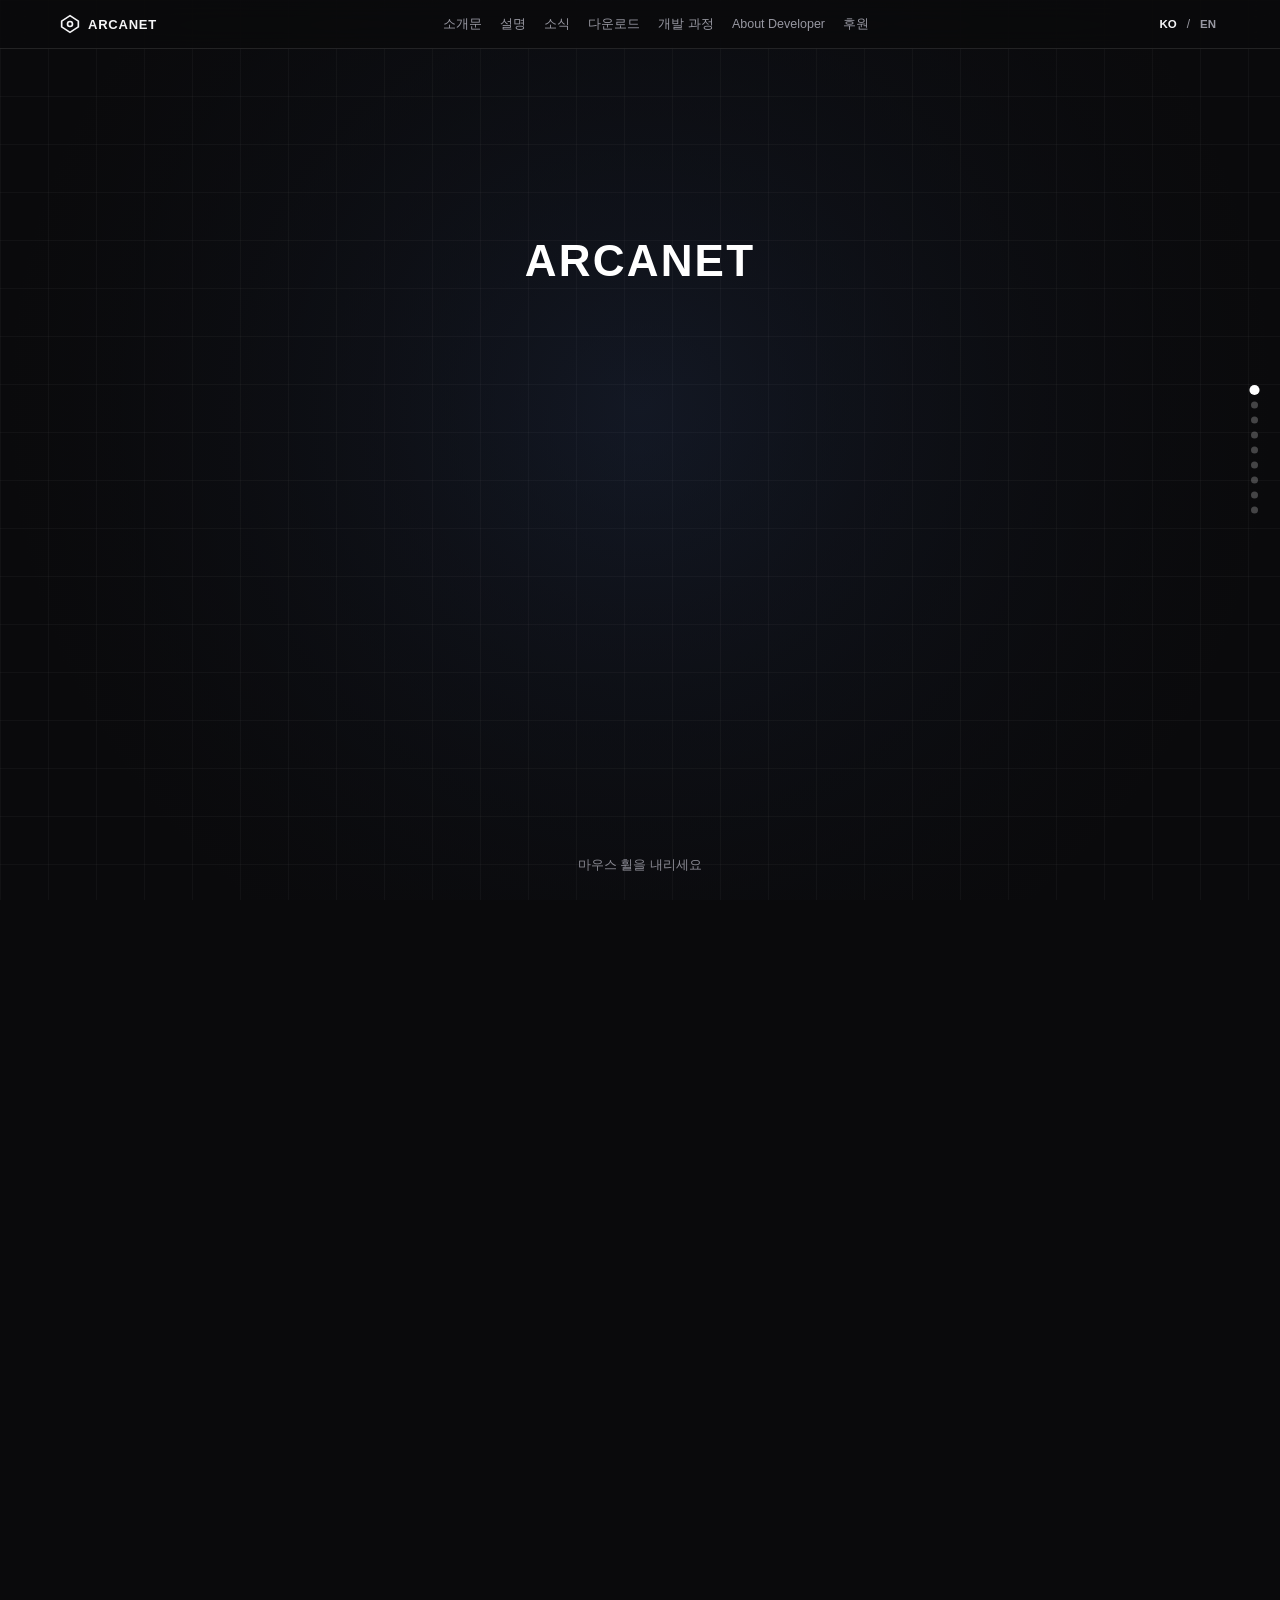
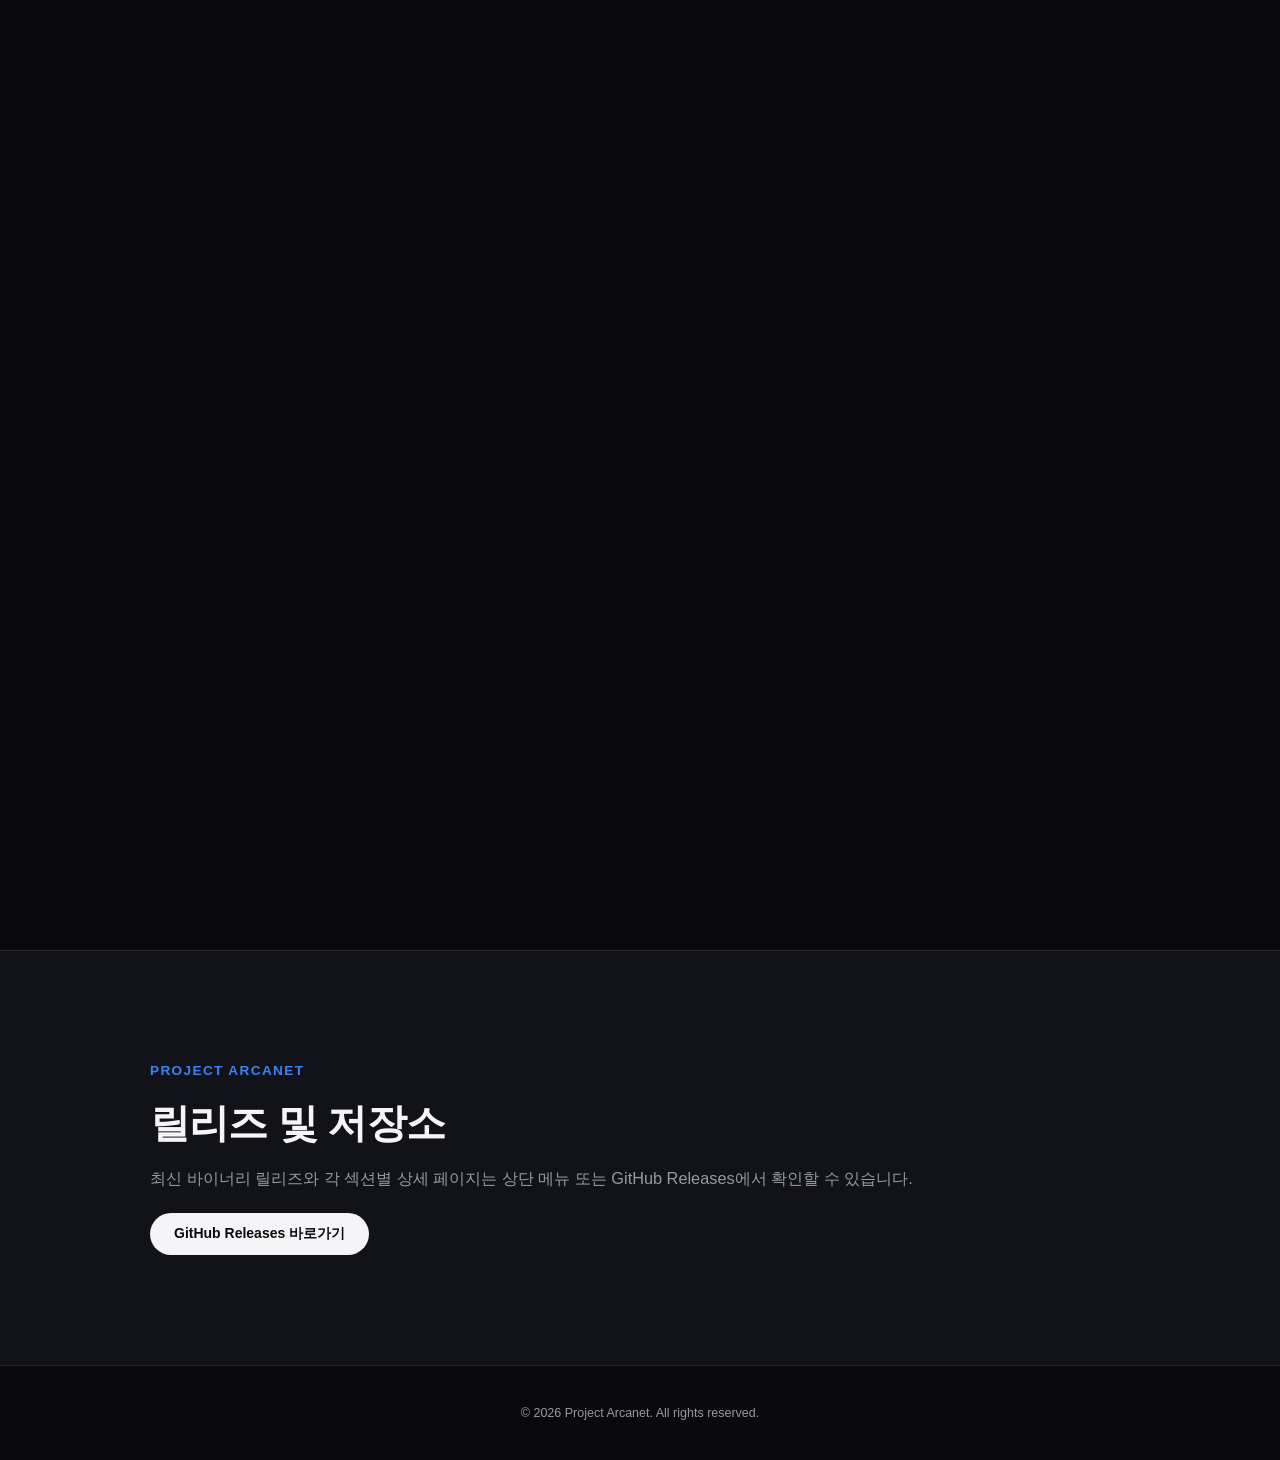
==== commit 8b5c94f6: "Add files via upload" ====
--- a/index.html
+++ b/index.html
@@ -80,7 +80,7 @@
             </div>
           </div>
 
-          <p class="scroll-hint" data-i18n="hero.hint">마우스 휠을 내려 프레젠테이션을 넘기세요</p>
+          <p class="scroll-hint" data-i18n="hero.hint">마우스 휠을 내리세요</p>
         </div>
 
         <!-- Step 1~4: 4대 핵심 키워드 -->
